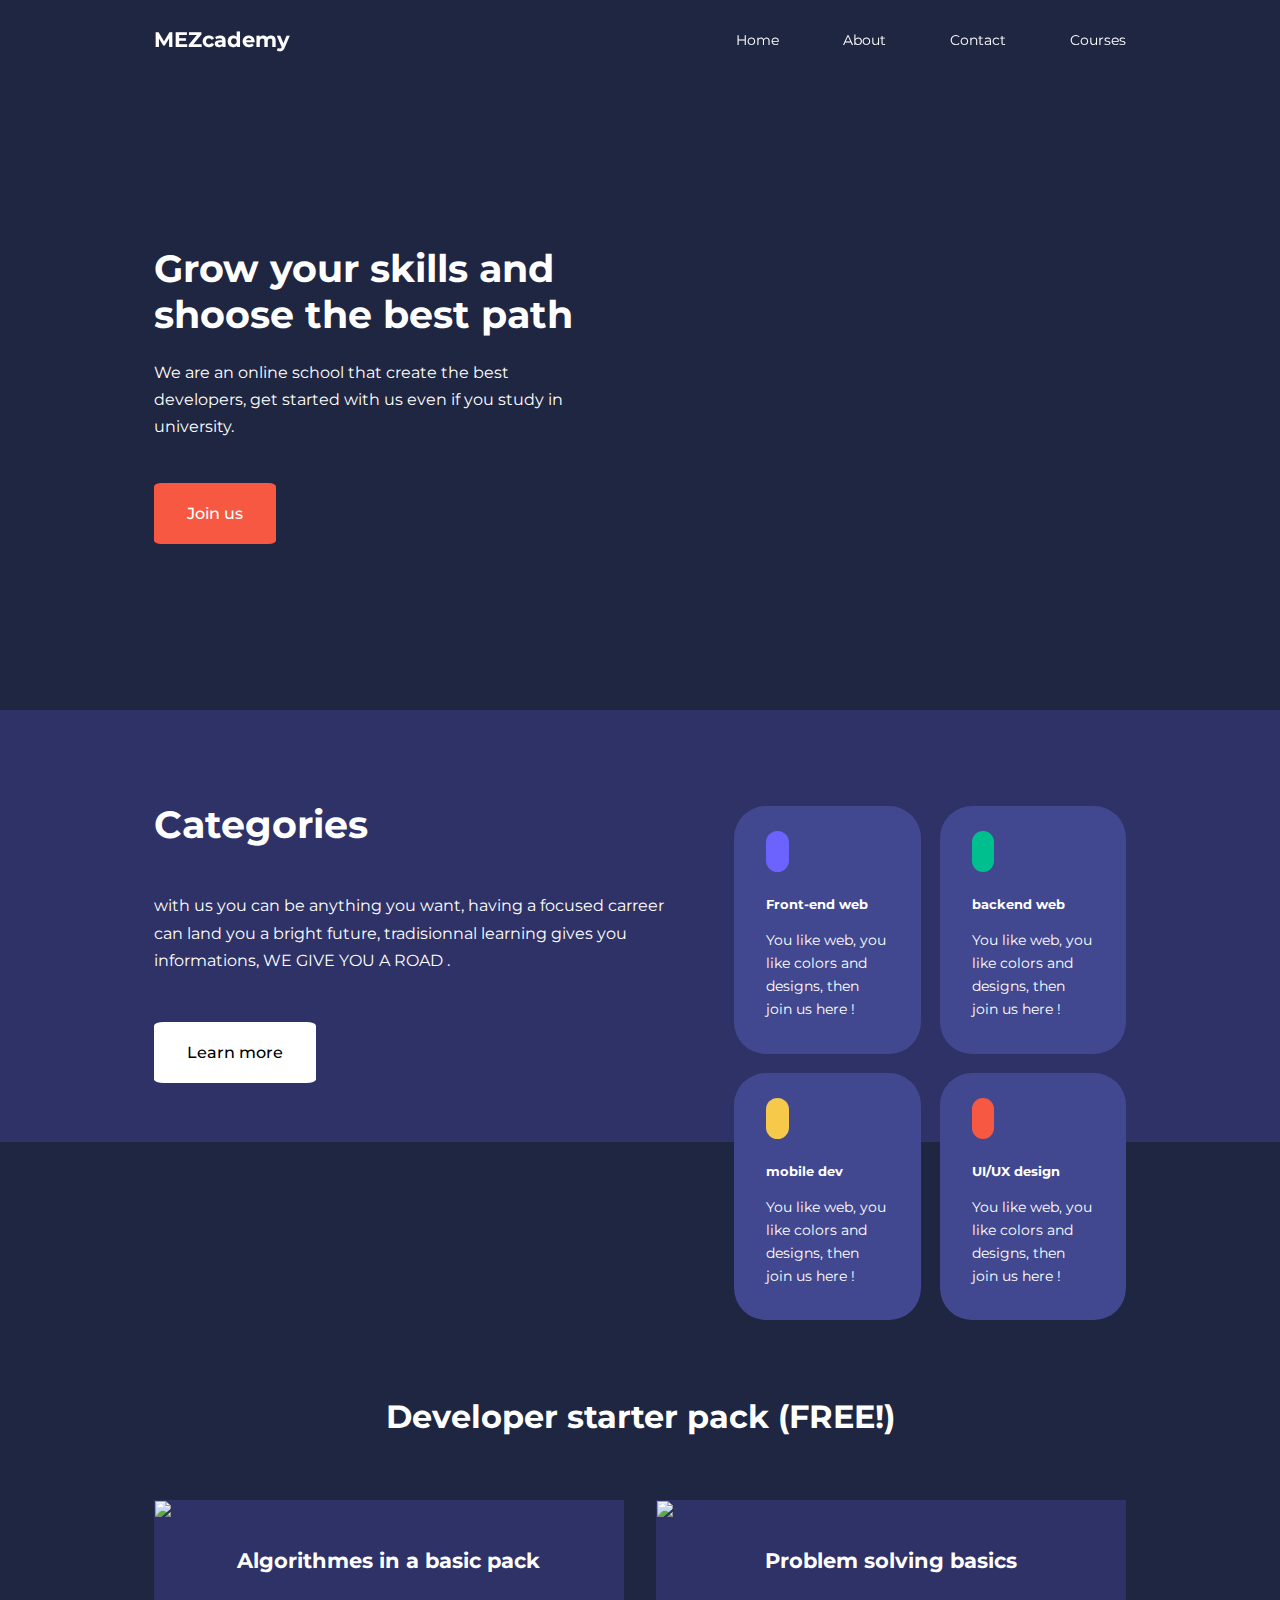
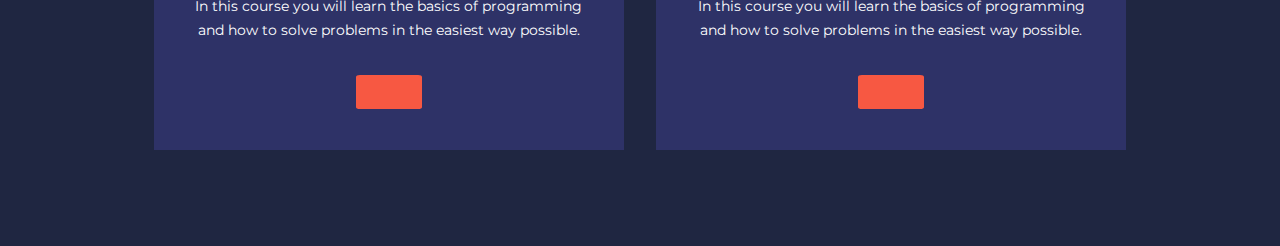
==== index.html @ d1426c6a "courses styling finale" ====
<!DOCTYPE html>
<html lang="en">
<head>
    <meta charset="UTF-8">
    <meta http-equiv="X-UA-Compatible" content="IE=edge">
    <meta name="viewport" content="width=device-width, initial-scale=1.0">
    <title>Education</title>
    <link rel="stylesheet" href="css/style.css">
    <!-- Iconscout CDN -->
    <link rel="stylesheet" href="https://unicons.iconscout.com/release/v4.0.0/css/line.css">
    
    <!-- Google Fonts -->
    <link rel="preconnect" href="https://fonts.googleapis.com">
<link rel="preconnect" href="https://fonts.gstatic.com" crossorigin>
<link href="https://fonts.googleapis.com/css2?family=Montserrat:ital,wght@0,100;0,200;0,300;0,400;0,500;0,600;0,700;0,800;0,900;1,100;1,200;1,300;1,400;1,500;1,600;1,700;1,800;1,900&family=Poppins:ital,wght@0,100;0,200;0,300;0,400;0,500;0,600;0,700;0,800;0,900;1,100;1,200;1,300;1,400;1,500;1,600;1,700;1,800;1,900&family=Roboto:ital,wght@0,100;0,300;0,400;0,500;0,700;0,900;1,100;1,300;1,400;1,500;1,700;1,900&display=swap" rel="stylesheet">


</head>
<body>
    <!-- The navbar-->
    <nav>
        <div class="container nav_container">
            <a href="index.html"><h4>MEZcademy</h4></a>
            <ul class="nav_menu">
                <li><a href="index.html">Home</a></li>
                <li><a href="about.html">About</a></li>
                <li><a href="contact.html">Contact</a></li>
                <li><a href="courses.html">Courses</a></li>
            </ul>
            <button id="open-menu"><i class="uil uil-bars"></i></button>
            <button id="close-menu"><i class="uil uil-multiply"></i></button>

        </div>
    </nav>

<!-- Header -->

<header>
<div class="container header_container">
    <div class="header_left">
<h1>
    Grow your skills and shoose the best path 
</h1>
<p>
    We are an online school that create the best developers, get started with us even if you study in university.
</p>
<a href="courses.html" class="btn btn_primary">Join us</a>
</div>

<div class="header_right">
       <div class="header_right-img">
           <img src="imeges/header.svg" alt="">
       </div>
    </div>
</div>
</header>


<!-- Our categories -->

<section class="categories">
    <div class="container categories_container">
        <div class="categories_left">
            <h1>Categories</h1>
            <p>
                with us you can be anything you want, having a focused carreer can land you a bright future, tradisionnal learning gives you informations, WE GIVE YOU A <span> ROAD </span>.
            </p>
            <a href="" class="btn">Learn more</a>
        </div>

        <div class="categories_right">

             <article class="category">
                 <span class="category_icon"><i class="uil uil-globe"></i></span>
                 <h5>Front-end web</h5>
                 <p>You like web, you like colors and designs, then join us here !</p>
             </article>

             <article class="category">
                <span class="category_icon"><i class="uil uil-globe"></i></span>
                <h5>backend web</h5>
                <p>You like web, you like colors and designs, then join us here !</p>
            </article>

            <article class="category">
                <span class="category_icon"><i class="uil uil-globe"></i></span>
                <h5>mobile dev</h5>
                <p>You like web, you like colors and designs, then join us here !</p>
            </article>

            <article class="category">
                <span class="category_icon"><i class="uil uil-globe"></i></span>
                <h5>UI/UX design</h5>
                <p>You like web, you like colors and designs, then join us here !</p>
            </article>
        </div>
    </div>
</section>






<script src="main.js"></script>


<!-- Developer starter pack -->


<section class="courses">
    <h2>Developer starter pack (FREE!)</h2>
    <div class="container courses_container">

        <article class="course">
            <div class="course_image">
                <img src="images/course1.JPG">

            </div>
            <div class="course_info">
            <h4>Algorithmes in a basic pack</h4>
            <p>
                In this course you will learn the basics of programming and how to solve problems in the easiest way possible.
            </p>
            <a href="courses.html" class="btn btn_primary"></a>
        </div>
        </article>

        <article class="course">
            <div class="course_image">
                <img src="images/course1.JPG">

            </div>
            <div class="course_info">
            <h4>Problem solving basics</h4>
            <p>
                In this course you will learn the basics of programming and how to solve problems in the easiest way possible.
            </p>
            <a href="courses.html" class="btn btn_primary"></a>
        </div>
        </article>



    </div>
</section>




</body>
</html>
---- css/style.css ----
*{
    margin: 0;
    padding:0;
    border: 0;
    outline: 0;
    text-decoration: none;
    list-style: none;
    box-sizing: border-box;
}

:root{
    --color-primary:#6c63ff;
    --color-success:#00bf8e;
    --color-warning: #f7c94b;
    --color-danger:#f75842;
    --color-danger-variant:rgba(255,255,255,0.7);
    --color-white:#fff;
    --color-black:#000;
    --color-bg:#1f2641;
    --color-bg1:#2e3267;
    --color-bg2:#424890;

    --container-width-lg:76%;
    --container-width-md:90%;
    --container-width-sm:94%;

    --transition: all 0.6s ease;
}

body{
    font-family: 'Montserrat', sans-serif;
    line-height: 1.7;
    color:var(--color-white);
    background: var(--color-bg);

}

.container{
    width: var(--container-width-lg);
    margin: 0 auto;

}
section{
    padding: 6rem 0;
}
 section h2 {
     text-align: center;
     margin-bottom: 4rem;
 }

 h1,h2,h3,h4,h5{
     line-height: 1.2;
 }

 h1 {
     font-size: 2.4rem;
 }

 h2{
     font-size: 2rem;
 }

 h3{
     font-size:1.6rem;
 }

 h4 {
     font-size: 1.3rem;
 }

 a{
     color: var(--color-white);
 }
  
  img{
      width: 100%;
      display: block;
      object-fit: cover;
  }

  .btn{
      display: inline-block;
      background: var(--color-white);
      color: var(--color-black);
      padding: 1rem 2rem;
      border: 1px solid transparent;
      border-radius: 6%;
      font-weight: 500;
      transition: var(--transition);
  }

  .btn:hover{
      background: transparent;
      color: var(--color-white);
      border-color: var(--color-white);
  }

  .btn_primary {
      background: var(--color-danger);
      color: var(--color-white);
  }

  /* nav bar */

  nav{
      
      width: 100vw;
      height: 5rem;
      position: fixed;
      top: 0;
      z-index: 11;
  }


  .nav_container{
      height: 100%;
      display: flex;
      justify-content: space-between;
      align-items: center;
  }

  nav button {
      display: none;
  }

  .nav_menu {
      display: flex;
      align-items: center;
      gap: 4rem;
  }

  .nav_menu  a {
      font-size: 0.9rem;
      transition: var(--transition);
  }

  .nav_menu  a:hover{
      color: var(--color-bg2);
  }

  .window_scroll {
      background: var(--color-primary);
      transition: var(--transition);
  }


/**********    Header    *******/
header{
    
    position: relative;
    top: 5rem;
    overflow: hidden;
    height: 70vh;
    margin-bottom: 5rem;
}

.header_container {
    display: grid;
    grid-template-columns: 1fr 1fr;
    align-items: center;
    gap: 5rem;
    height: 100%;
}

.header_left p {
    margin: 1.3rem 0 2.7rem;
}
  

/***  categories ******/
.categories {
    background: var(--color-bg1);
    height: 27rem;
}

.categories h1 {
    line-height: 1;
    margin-bottom: 3rem;
}

.categories_container {
    display: flex;
    grid-template-columns: 40% 60%;
    gap: 4rem;
}

.categories_left p {
    margin: 1rem 0 3rem;
}

.categories_right {
    display: grid;
    grid-template-columns: repeat(2 , 1fr);
    gap: 1.2rem;
}

.category {
    background: var(--color-bg2);
    padding: 2rem;
    border-radius: 2rem;
    transition: var(--transition);
}

.category:hover {
   box-shadow: 0 2.5rem 2.5rem rgba(0,0,0,0.3); 
   cursor:grab;
   z-index: 1;
}

.category_icon {
    background: var(--color-primary);
    padding: 0.7rem;
    border-radius: 0.9rem;
}

.category h5 {
    margin: 2rem 0 1rem;
}

.category p {
    font-size: 0.85rem;
}

.category:nth-child(2) .category_icon {
    background: var(--color-success);
}

.category:nth-child(3) .category_icon {
    background: var(--color-warning);
}

.category:nth-child(4) .category_icon {
    background: var(--color-danger);
}



/**********   the free courses    ************/

.courses {
    margin-top: 10rem;
}

.courses_container {
    display: grid;
    grid-template-columns: repeat(2 , 1fr);
    gap: 2rem;
}

.course {
    background: var(--color-bg1);
    text-align: center;
    border: 1px solid transparent;
}

.course:hover {
    background: transparent;
    border-color: var(--color-primary);
    transition: var(--transition);
}

.course_info {
    padding: 2rem;
}

.course_info p {
    margin: 1.2rem 0 2rem;
    font-size: 0.9rem;
}
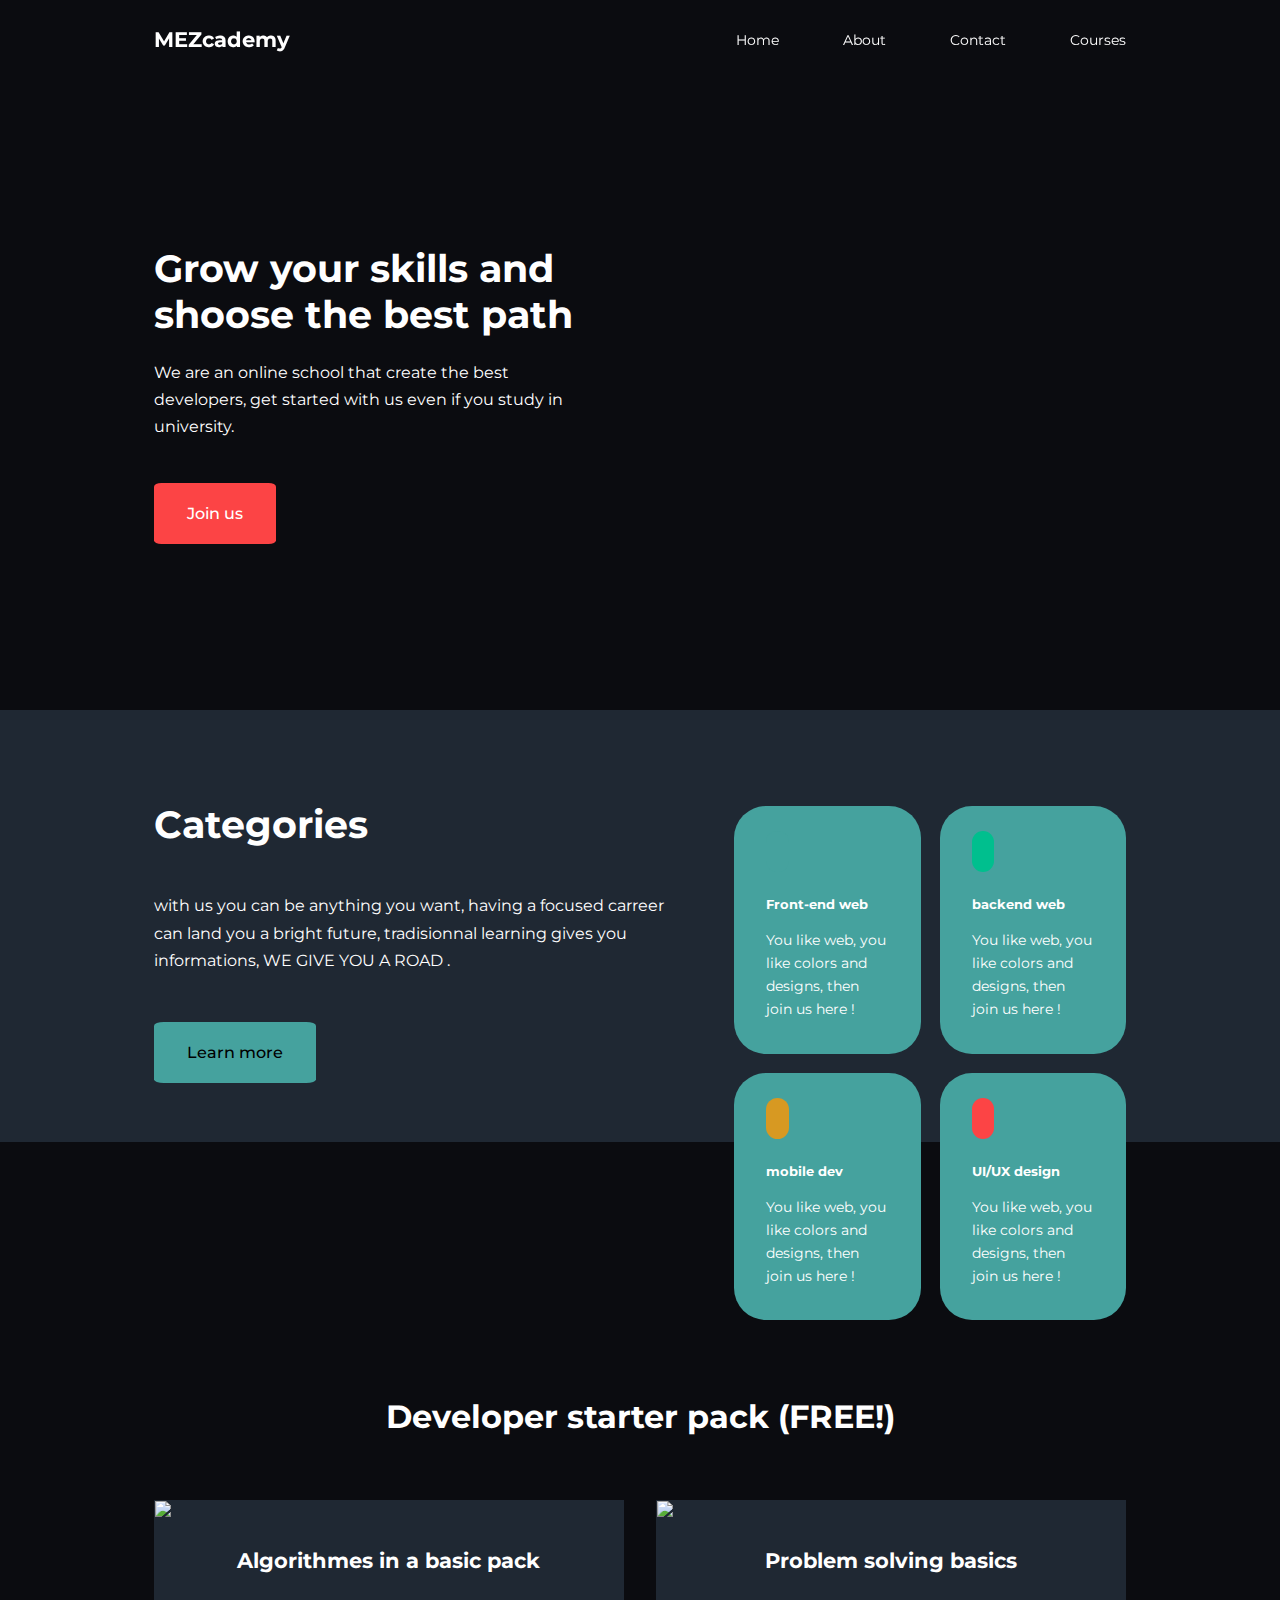
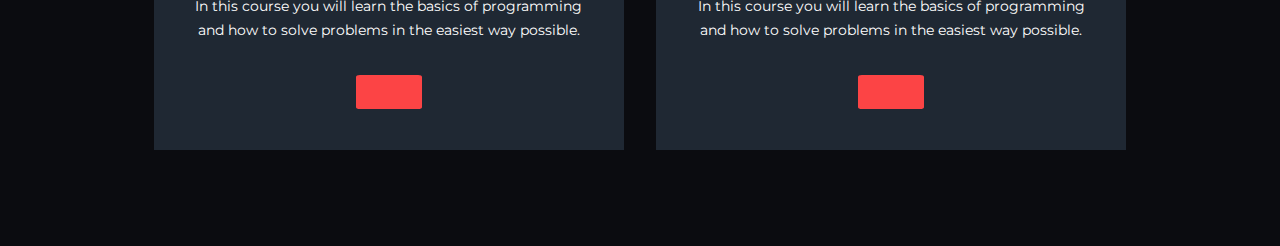
==== commit 9a4d1165: "color pallet changing with root" ====
--- a/index.html
+++ b/index.html
@@ -4,7 +4,7 @@
     <meta charset="UTF-8">
     <meta http-equiv="X-UA-Compatible" content="IE=edge">
     <meta name="viewport" content="width=device-width, initial-scale=1.0">
-    <title>Education</title>
+    <title>MAMcademy</title>
     <link rel="stylesheet" href="css/style.css">
     <!-- Iconscout CDN -->
     <link rel="stylesheet" href="https://unicons.iconscout.com/release/v4.0.0/css/line.css">
--- a/css/style.css
+++ b/css/style.css
@@ -9,16 +9,16 @@
 }
 
 :root{
-    --color-primary:#6c63ff;
+    --color-primary:#45a29e;
     --color-success:#00bf8e;
-    --color-warning: #f7c94b;
-    --color-danger:#f75842;
+    --color-warning: #d79922;
+    --color-danger:#fc4445;
     --color-danger-variant:rgba(255,255,255,0.7);
     --color-white:#fff;
     --color-black:#000;
-    --color-bg:#1f2641;
-    --color-bg1:#2e3267;
-    --color-bg2:#424890;
+    --color-bg:#0b0c10;
+    --color-bg1:#1f2833;
+    --color-bg2:#45a29e;
 
     --container-width-lg:76%;
     --container-width-md:90%;
@@ -80,7 +80,7 @@
 
   .btn{
       display: inline-block;
-      background: var(--color-white);
+      background: var(--color-bg2);
       color: var(--color-black);
       padding: 1rem 2rem;
       border: 1px solid transparent;
@@ -91,8 +91,8 @@
 
   .btn:hover{
       background: transparent;
-      color: var(--color-white);
-      border-color: var(--color-white);
+      color: var(--color-bg2);
+      border-color: var(--color-bg2);
   }
 
   .btn_primary {
@@ -202,7 +202,7 @@
 }
 
 .category:hover {
-   box-shadow: 0 2.5rem 2.5rem rgba(0,0,0,0.3); 
+   box-shadow: 0 2.5rem 2.5rem rgba(0,0,0,0.7); 
    cursor:grab;
    z-index: 1;
 }
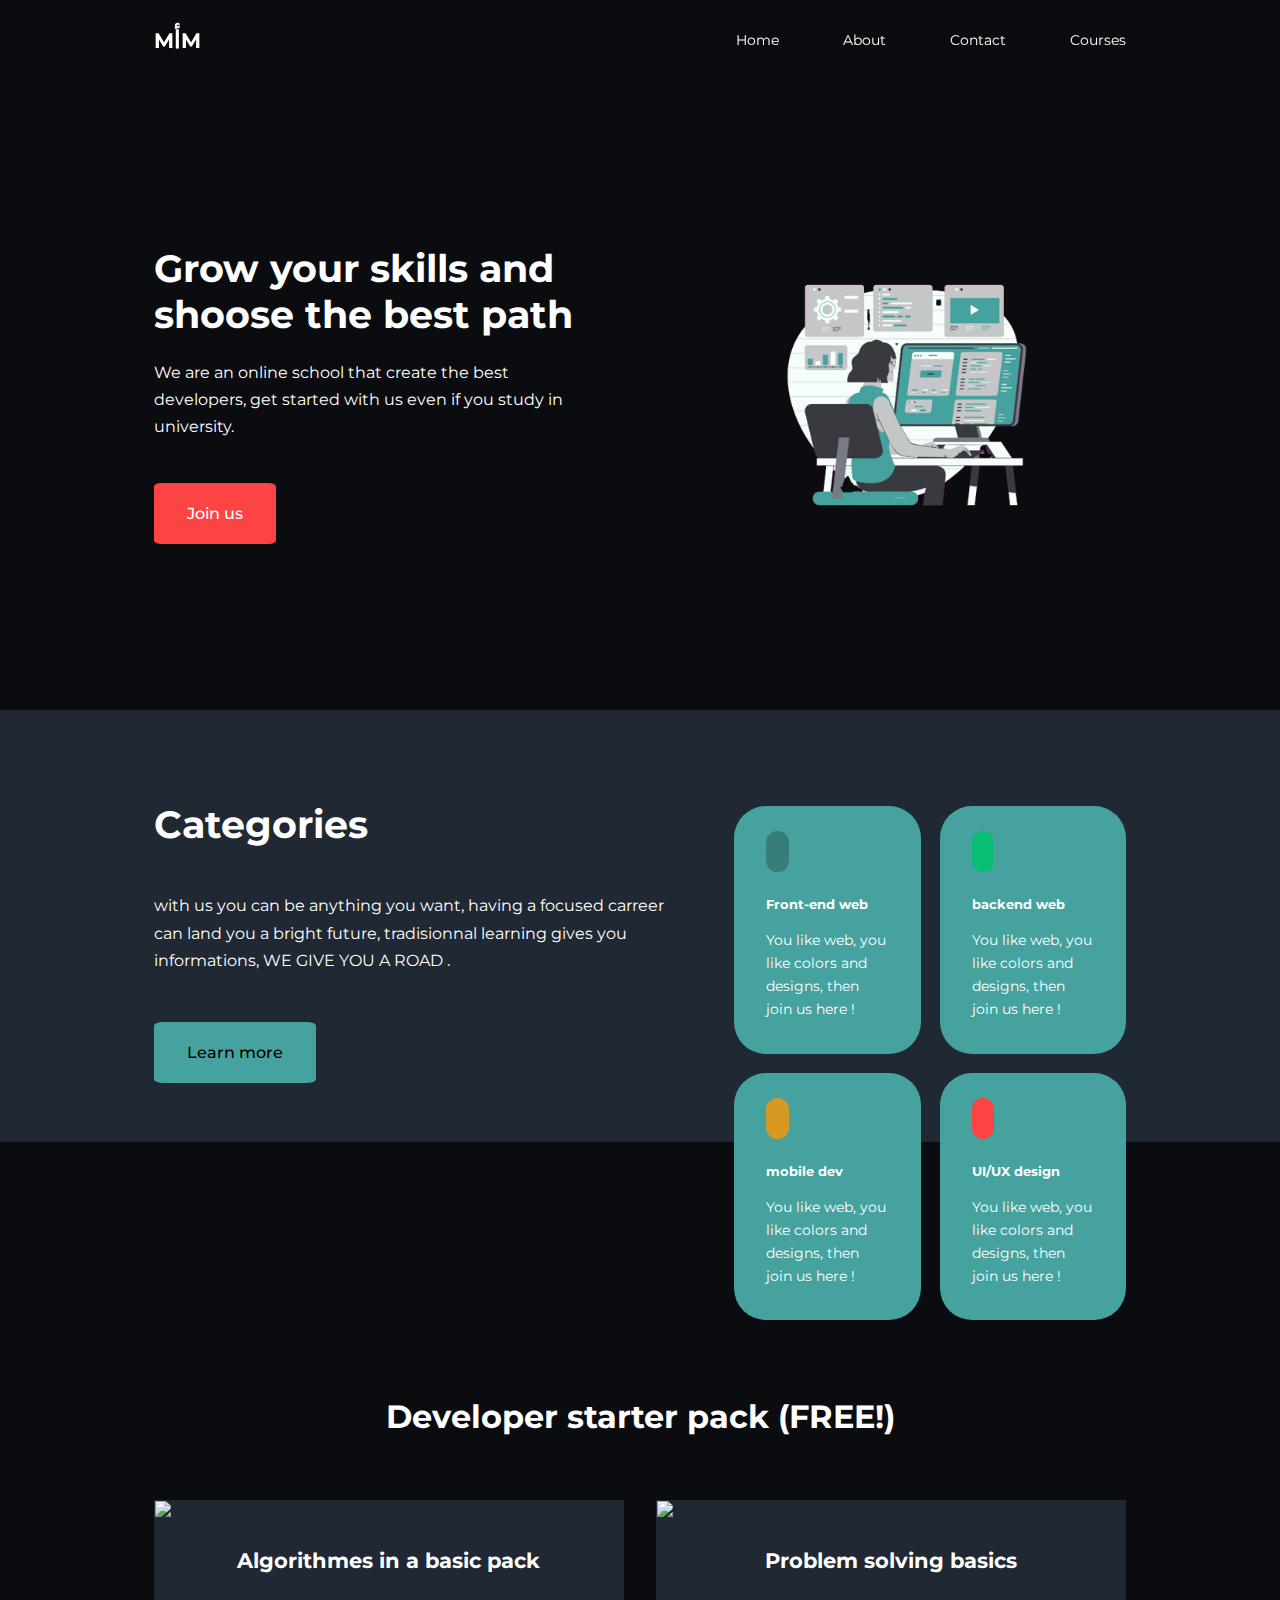
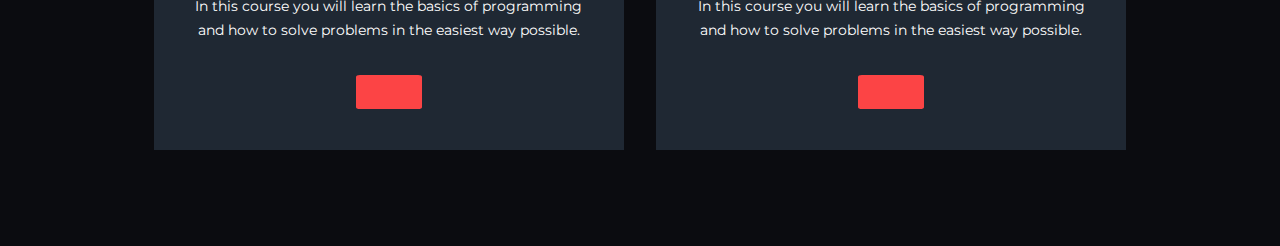
==== commit ad1da5d6: "adding a picture to header and styling" ====
--- a/index.html
+++ b/index.html
@@ -20,7 +20,7 @@
     <!-- The navbar-->
     <nav>
         <div class="container nav_container">
-            <a href="index.html"><h4>MEZcademy</h4></a>
+            <a href="index.html"><h4>M<strong>أ</strong>M</h4></a>
             <ul class="nav_menu">
                 <li><a href="index.html">Home</a></li>
                 <li><a href="about.html">About</a></li>
@@ -49,7 +49,7 @@
 
 <div class="header_right">
        <div class="header_right-img">
-           <img src="imeges/header.svg" alt="">
+           <img src="images/header.png" alt="">
        </div>
     </div>
 </div>
--- a/css/style.css
+++ b/css/style.css
@@ -9,8 +9,8 @@
 }
 
 :root{
-    --color-primary:#45a29e;
-    --color-success:#00bf8e;
+    --color-primary:#377e7a;
+    --color-success:#07be72;
     --color-warning: #d79922;
     --color-danger:#fc4445;
     --color-danger-variant:rgba(255,255,255,0.7);
@@ -67,6 +67,11 @@
  h4 {
      font-size: 1.3rem;
  }
+ 
+ h4 strong {
+    font-size: 1.5rem; 
+    font-weight: 700;
+} 
 
  a{
      color: var(--color-white);
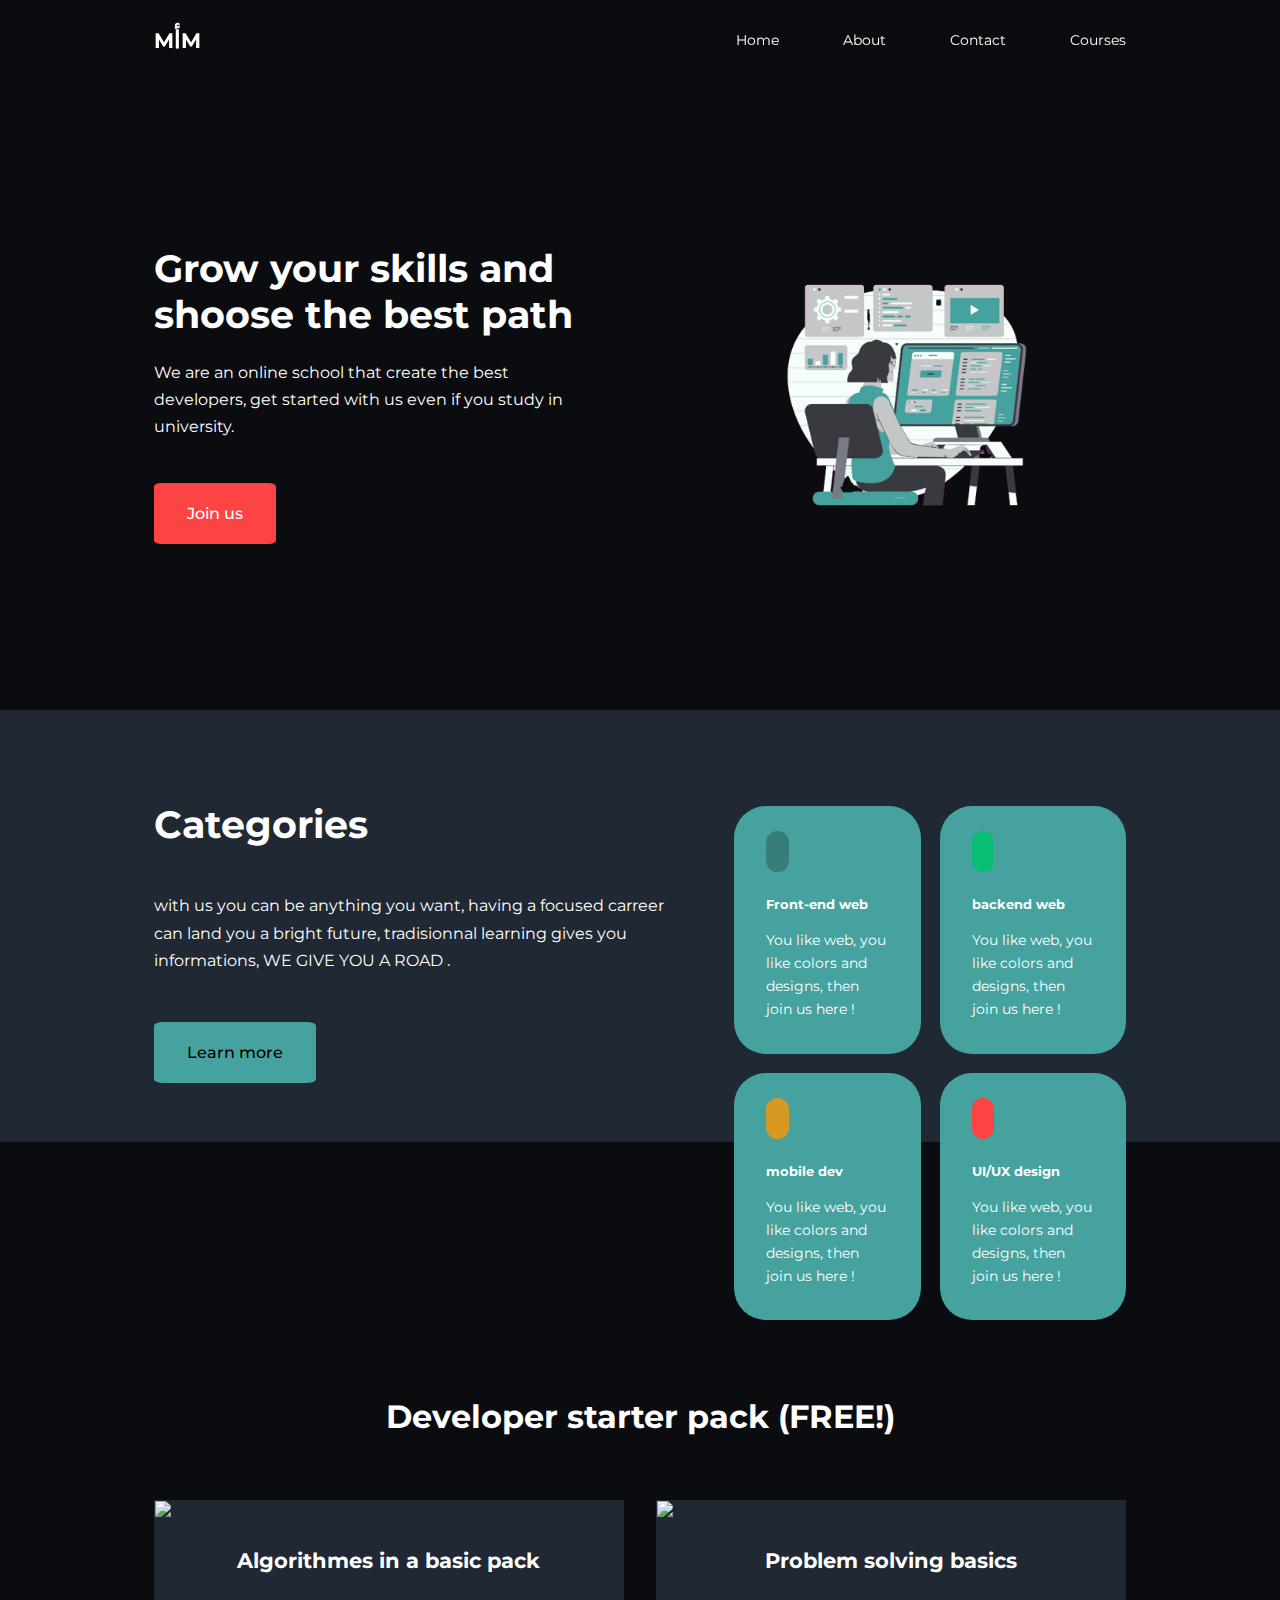
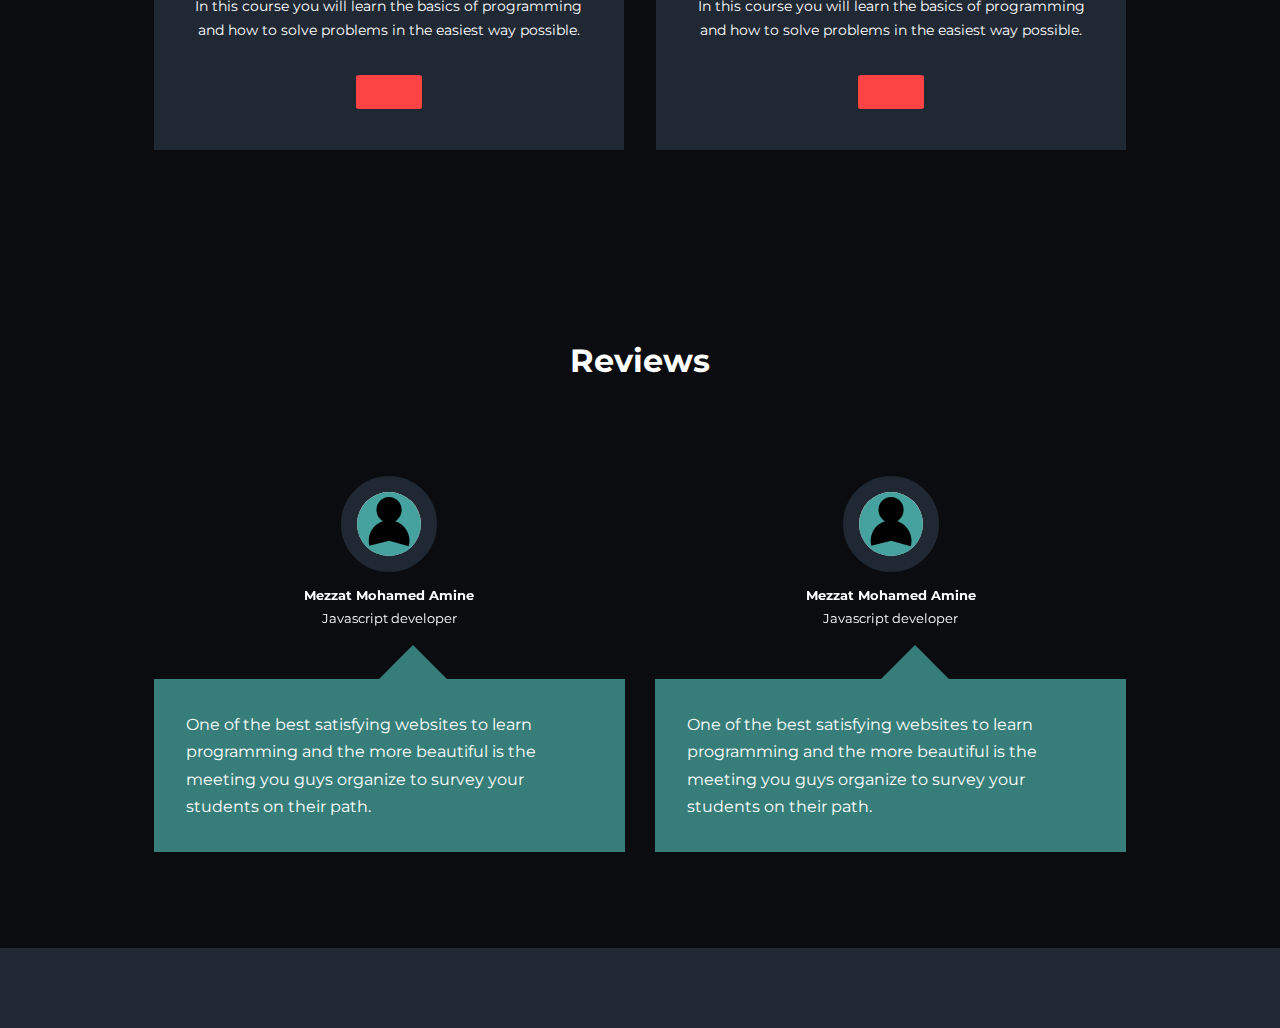
==== commit 20478aa8: "swiper init and bug fix" ====
--- a/index.html
+++ b/index.html
@@ -14,6 +14,11 @@
 <link rel="preconnect" href="https://fonts.gstatic.com" crossorigin>
 <link href="https://fonts.googleapis.com/css2?family=Montserrat:ital,wght@0,100;0,200;0,300;0,400;0,500;0,600;0,700;0,800;0,900;1,100;1,200;1,300;1,400;1,500;1,600;1,700;1,800;1,900&family=Poppins:ital,wght@0,100;0,200;0,300;0,400;0,500;0,600;0,700;0,800;0,900;1,100;1,200;1,300;1,400;1,500;1,600;1,700;1,800;1,900&family=Roboto:ital,wght@0,100;0,300;0,400;0,500;0,700;0,900;1,100;1,300;1,400;1,500;1,700;1,900&display=swap" rel="stylesheet">
 
+<!--    Swiper.js   -->
+<link
+  rel="stylesheet" href="https://unpkg.com/swiper@8/swiper-bundle.min.css"
+/>
+
 
 </head>
 <body>
@@ -77,19 +82,19 @@
              </article>
 
              <article class="category">
-                <span class="category_icon"><i class="uil uil-globe"></i></span>
+                <span class="category_icon"><i class="uil uil-server"></i></span>
                 <h5>backend web</h5>
                 <p>You like web, you like colors and designs, then join us here !</p>
             </article>
 
             <article class="category">
-                <span class="category_icon"><i class="uil uil-globe"></i></span>
+                <span class="category_icon"><i class="uil uil-mobile-android"></i></span>
                 <h5>mobile dev</h5>
                 <p>You like web, you like colors and designs, then join us here !</p>
             </article>
 
             <article class="category">
-                <span class="category_icon"><i class="uil uil-globe"></i></span>
+                <span class="category_icon"><i class="uil uil-crop-alt"></i></span>
                 <h5>UI/UX design</h5>
                 <p>You like web, you like colors and designs, then join us here !</p>
             </article>
@@ -102,7 +107,6 @@
 
 
 
-<script src="main.js"></script>
 
 
 <!-- Developer starter pack -->
@@ -139,14 +143,198 @@
             <a href="courses.html" class="btn btn_primary"></a>
         </div>
         </article>
-
-
-
     </div>
 </section>
 
 
 
+<!-- Reviews -->
+
+<section class="container review_container mySwiper">
+    <h2>Reviews</h2>
+    <div class="swiper-wrapper">
+
+        <article class="review swiper-slide">
+            <div class="profile">
+                <img src="./images/profile1.svg" alt="">
+            </div>
+            <div class="review_info">
+                <h5>Mezzat Mohamed Amine</h5>
+                <small>Javascript developer</small>
+            </div>
+            <div class="review_body">
+                <p>
+                  One of the best satisfying websites to learn programming and the more beautiful is the meeting you guys organize to survey your students on their path.
+                </p>
+            </div>
+        </article>
+
+
+
+        <article class="review swiper-slide">
+            <div class="profile">
+                <img src="./images/profile1.svg" alt="">
+            </div>
+            <div class="review_info">
+                <h5>Mezzat Mohamed Amine</h5>
+                <small>Javascript developer</small>
+            </div>
+            <div class="review_body">
+                <p>
+                  One of the best satisfying websites to learn programming and the more beautiful is the meeting you guys organize to survey your students on their path.
+                </p>
+            </div>
+        </article>
+
+
+
+        <article class="review swiper-slide">
+            <div class="profile">
+                <img src="./images/profile2.svg" alt="">
+            </div>
+            <div class="review_info">
+                <h5>Mezzat Mohamed Amine</h5>
+                <small>Javascript developer</small>
+            </div>
+            <div class="review_body">
+                <p>
+                  One of the best satisfying websites to learn programming and the more beautiful is the meeting you guys organize to survey your students on their path.
+                </p>
+            </div>
+        </article>
+
+
+
+        <article class="review swiper-slide">
+            <div class="profile">
+                <img src="./images/profile1.svg" alt="">
+            </div>
+            <div class="review_info">
+                <h5>Mezzat Mohamed Amine</h5>
+                <small>Javascript developer</small>
+            </div>
+            <div class="review_body">
+                <p>
+                  One of the best satisfying websites to learn programming and the more beautiful is the meeting you guys organize to survey your students on their path.
+                </p>
+            </div>
+        </article>
+
+
+
+
+        <article class="review swiper-slide">
+            <div class="profile">
+                <img src="./images/profile1.svg" alt="">
+            </div>
+            <div class="review_info">
+                <h5>Mezzat Mohamed Amine</h5>
+                <small>Javascript developer</small>
+            </div>
+            <div class="review_body">
+                <p>
+                  One of the best satisfying websites to learn programming and the more beautiful is the meeting you guys organize to survey your students on their path.
+                </p>
+            </div>
+        </article>
+
+
+
+
+        <article class="review swiper-slide">
+            <div class="profile">
+                <img src="./images/profile2.svg" alt="">
+            </div>
+            <div class="review_info">
+                <h5>Mezzat Mohamed Amine</h5>
+                <small>Javascript developer</small>
+            </div>
+            <div class="review_body">
+                <p>
+                  One of the best satisfying websites to learn programming and the more beautiful is the meeting you guys organize to survey your students on their path.
+                </p>
+            </div>
+        </article>
+
+
+
+
+        <article class="review swiper-slide">
+            <div class="profile">
+                <img src="./images/profile1.svg" alt="">
+            </div>
+            <div class="review_info">
+                <h5>Mezzat Mohamed Amine</h5>
+                <small>Javascript developer</small>
+            </div>
+            <div class="review_body">
+                <p>
+                  One of the best satisfying websites to learn programming and the more beautiful is the meeting you guys organize to survey your students on their path.
+                </p>
+            </div>
+        </article>
+
+
+
+
+        <article class="review swiper-slide">
+            <div class="profile">
+                <img src="./images/profile2.svg" alt="">
+            </div>
+            <div class="review_info">
+                <h5>Mezzat Mohamed Amine</h5>
+                <small>Javascript developer</small>
+            </div>
+            <div class="review_body">
+                <p>
+                  One of the best satisfying websites to learn programming and the more beautiful is the meeting you guys organize to survey your students on their path.
+                </p>
+            </div>
+        </article>
+    </div>
+    <div class="swiper-pagination"></div>
+</section>
+
+
+<footer>
+    
+</footer>
+
+
+
+
+
+
+
+
+
+
+
+
+
+
+
+
+
+
+<!--  Scripts  -->
+
+<script src="main.js"></script>
+<script src="https://unpkg.com/swiper@8/swiper-bundle.min.js"></script>
+
+
+    <script>
+      var swiper = new Swiper(".mySwiper", {
+        slidesPerView: 1,
+        spaceBetween: 30,
+        
+        breakpoints: {
+            600: {
+                slidesPerView: 2
+            }
+        }
+      });
+    </script>
 
 </body>
 </html>--- a/css/style.css
+++ b/css/style.css
@@ -279,4 +279,57 @@
 
 
 
-
+/*********** Reviews ******************/
+.reviews_container {
+    overflow: hidden;
+    position: relative;
+    margin-bottom: 5rem;
+}
+
+.review {
+    padding-top: 2rem;
+}
+
+.profile {
+    width: 6rem;
+    height: 6rem;
+    border-radius: 50%;
+    overflow: hidden;
+    margin: 0 auto 1rem;
+    border: 1rem solid var(--color-bg1);
+}
+
+.review_info {
+    text-align: center;
+}
+
+.review_body {
+background: var(--color-primary);
+padding: 2rem;
+margin-top: 3rem;
+position: relative;
+}
+
+.review_body::before {
+  content: "";
+  display: block;
+  background: var(--color-primary);
+  width: 3rem;
+  height: 3rem;
+  position: absolute;
+  left: 50%;
+  top: -1.5rem;
+  transform: rotate(45deg);
+}
+
+.swiper-wrapper {
+   overflow: auto;
+   
+}
+
+
+footer {
+    background-color: var(--color-bg1);
+    padding-top: 5rem;
+    font-size: 0.9rem;
+}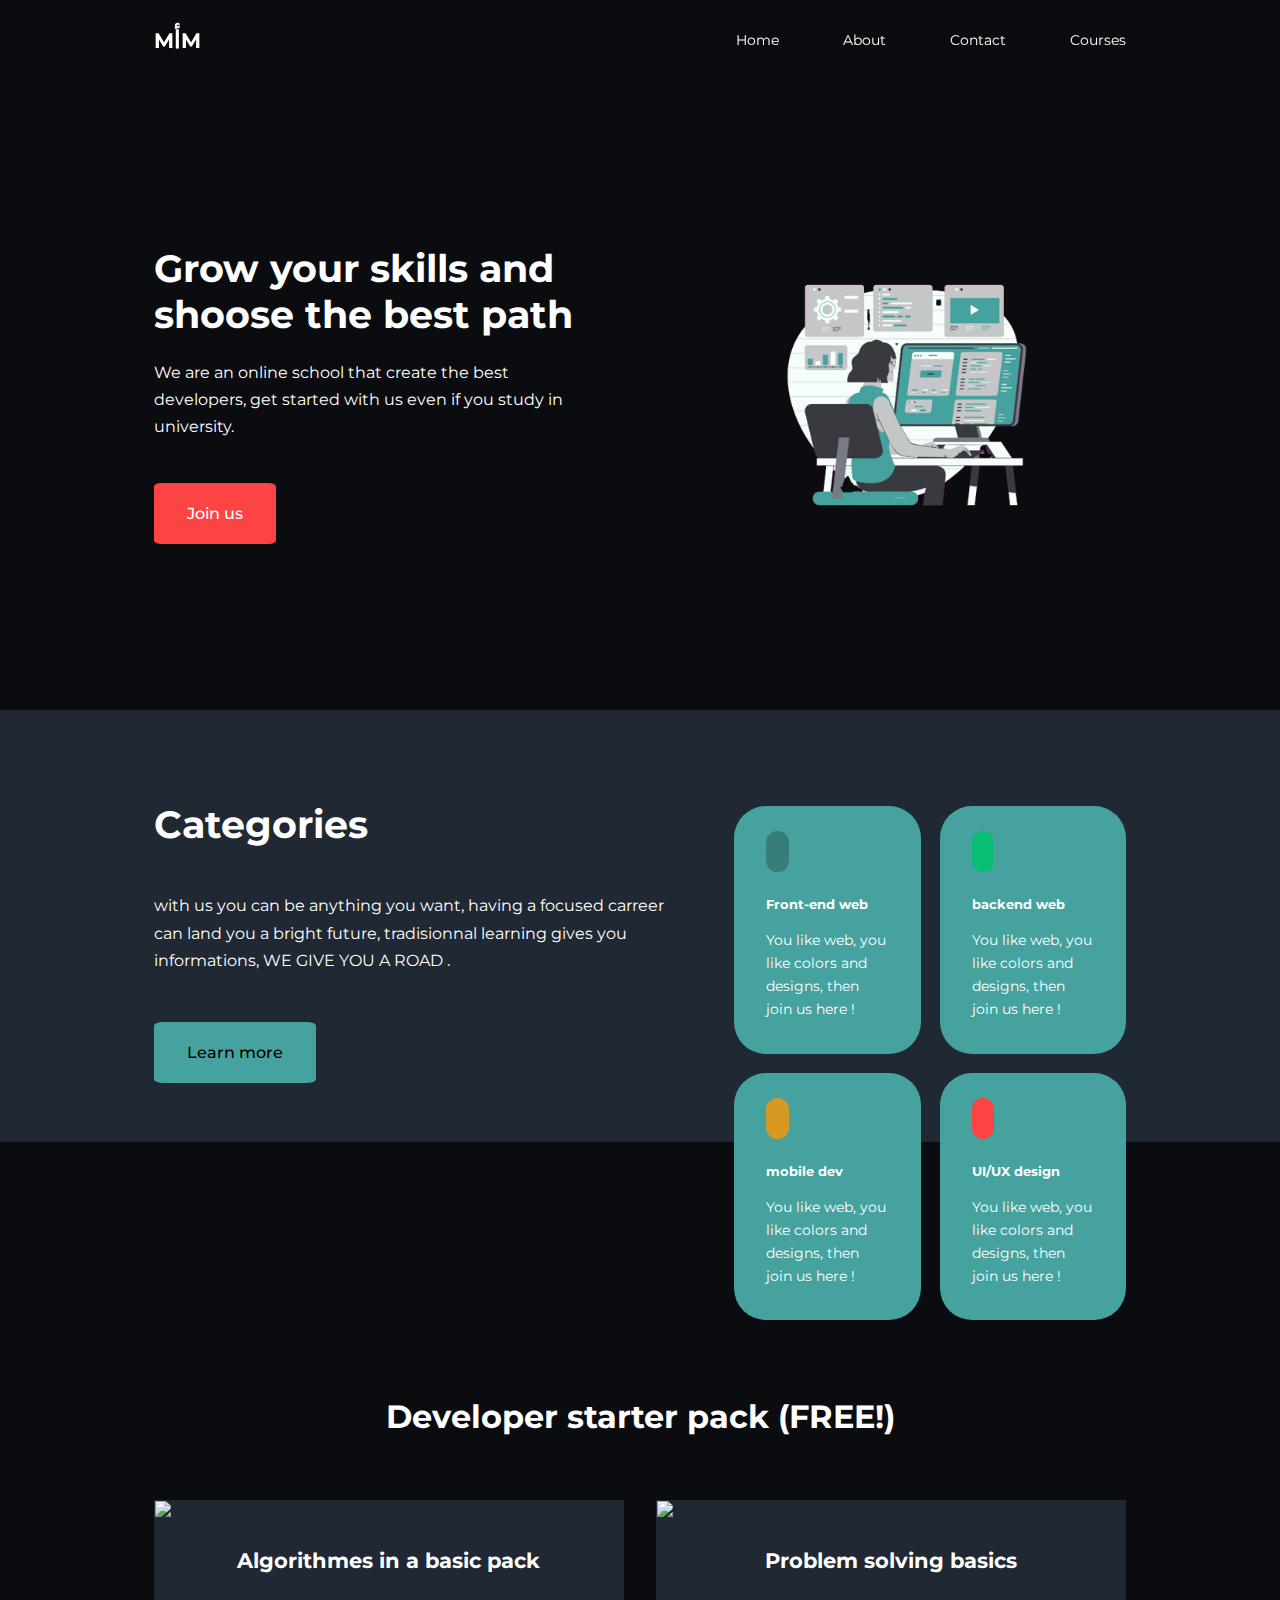
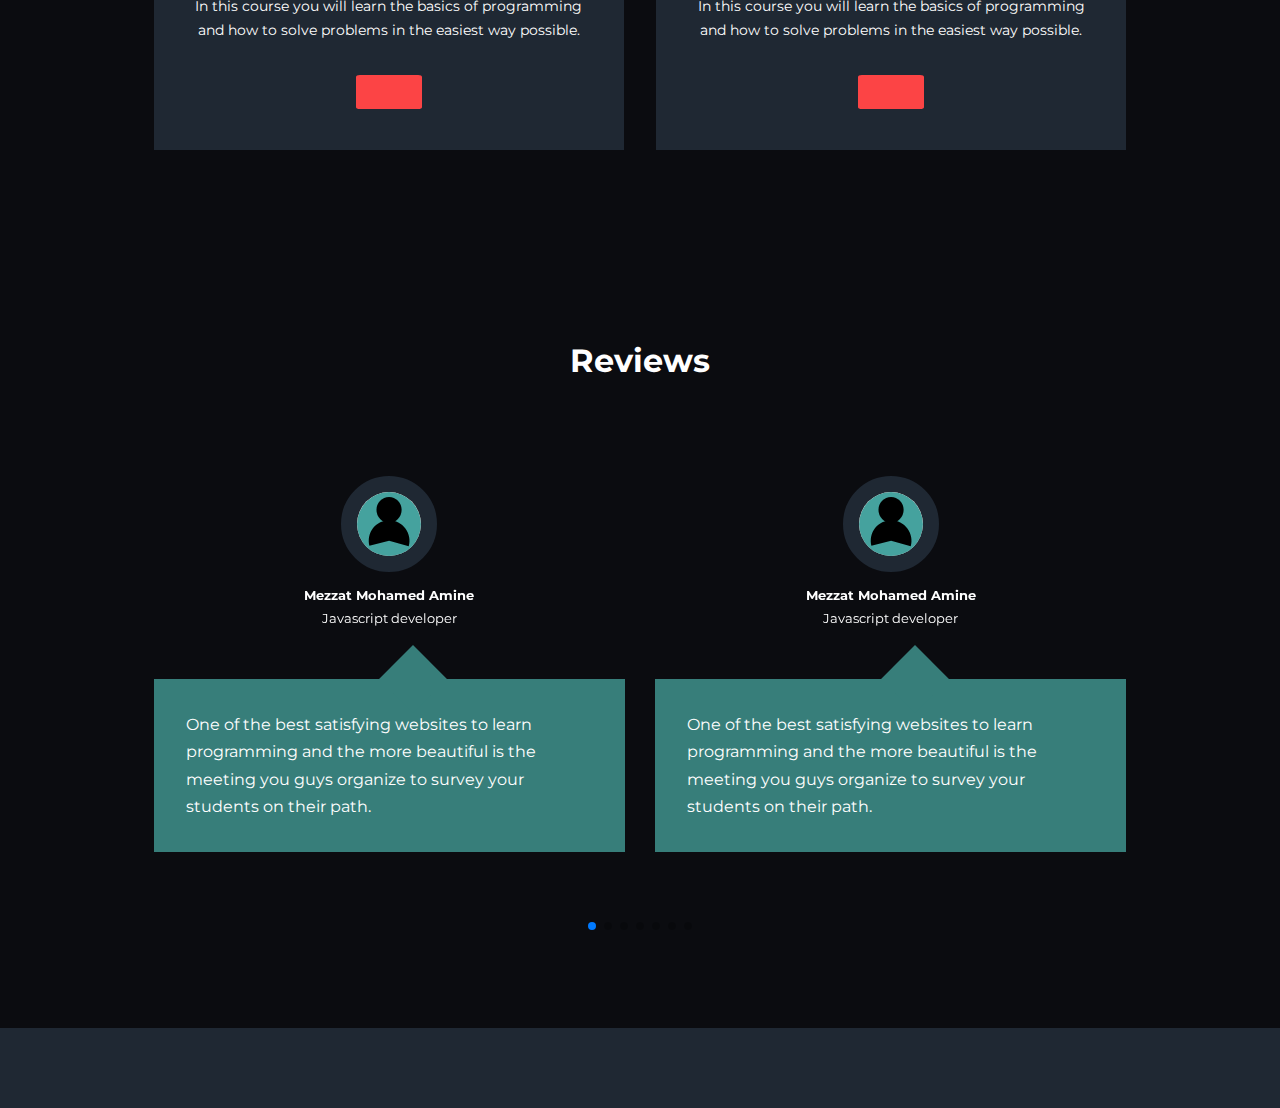
==== commit d8d760df: "Pagintion for the swiper" ====
--- a/index.html
+++ b/index.html
@@ -320,14 +320,19 @@
 <!--  Scripts  -->
 
 <script src="main.js"></script>
-<script src="https://unpkg.com/swiper@8/swiper-bundle.min.js"></script>
+<script src="https://unpkg.com/swiper/swiper-bundle.min.js"></script>
 
 
     <script>
       var swiper = new Swiper(".mySwiper", {
         slidesPerView: 1,
         spaceBetween: 30,
-        
+        pagination: {
+          el: ".swiper-pagination",
+          clickable: true,
+          
+        },
+
         breakpoints: {
             600: {
                 slidesPerView: 2
--- a/css/style.css
+++ b/css/style.css
@@ -280,7 +280,7 @@
 
 
 /*********** Reviews ******************/
-.reviews_container {
+.review_container {
     overflow: hidden;
     position: relative;
     margin-bottom: 5rem;
@@ -322,9 +322,8 @@
   transform: rotate(45deg);
 }
 
-.swiper-wrapper {
-   overflow: auto;
-   
+.swiper-pagination {
+    color: var(--color-bg2);
 }
 
 
@@ -332,4 +331,23 @@
     background-color: var(--color-bg1);
     padding-top: 5rem;
     font-size: 0.9rem;
-}+}
+
+.footer_conatiner {
+    display: grid;
+    grid-template-columns: repeat(4,1fr);
+    gap: 5rem;
+}
+
+.footer_conatiner > div h4 {
+    margin-bottom: 1.2rem;
+}
+
+.footer1 p {
+    margin:  0 0 2rem;
+}
+
+footer ul li {
+    margin-bottom: 0.7rem;
+}
+
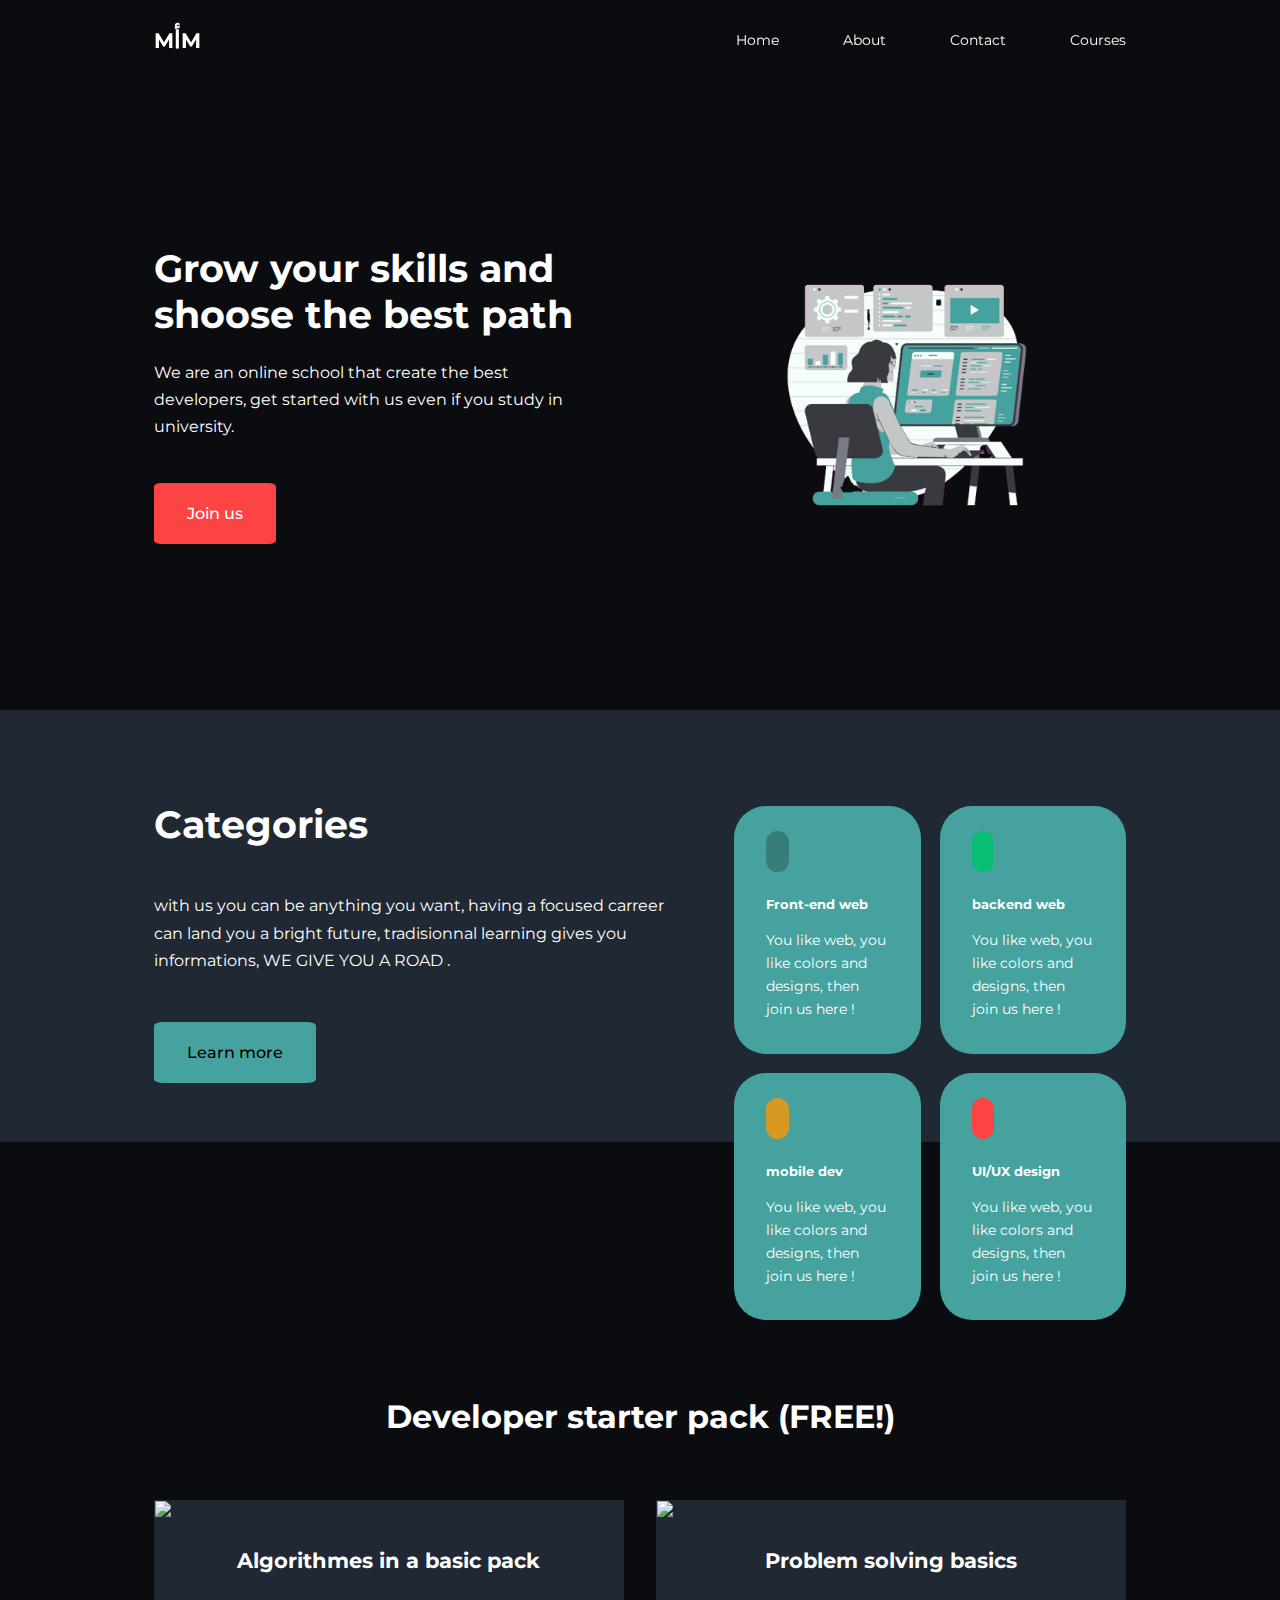
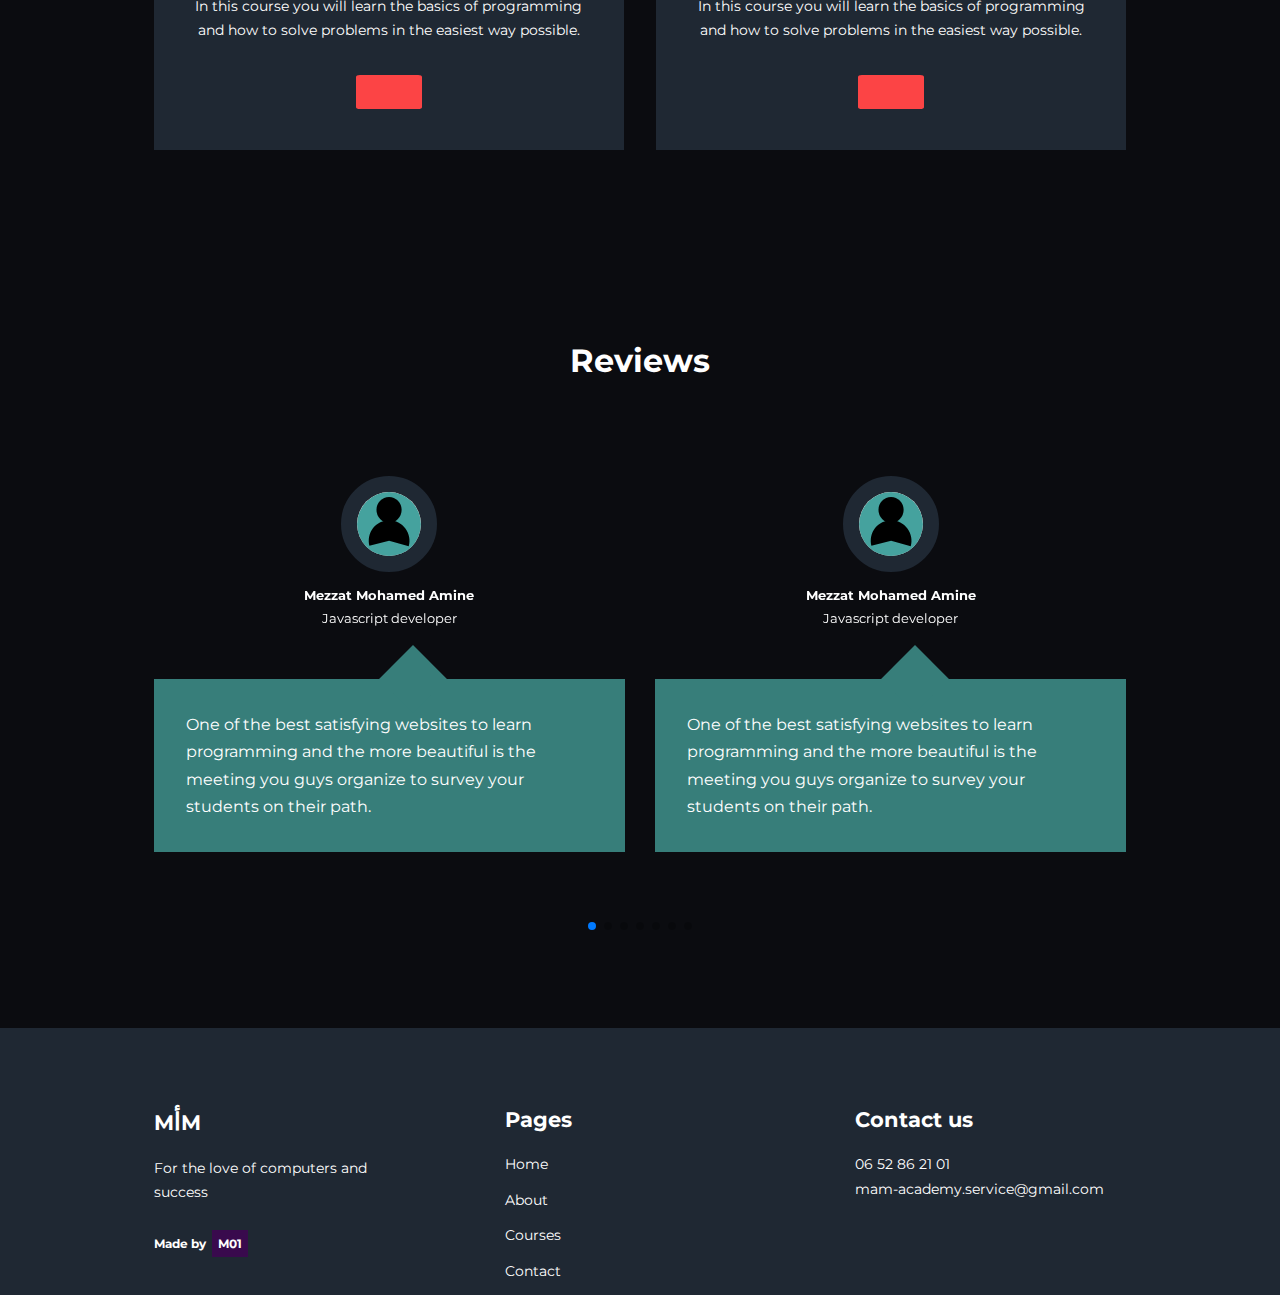
==== commit ae84bd5e: "footer" ====
--- a/index.html
+++ b/index.html
@@ -297,7 +297,49 @@
 
 
 <footer>
-    
+    <div class="container footer_container">
+        <div class="footer1">
+            <a href="index.html" class="footer_logo"><h4>M<strong>أ</strong>M</h4></a>
+            <p>
+                For the love of computers and success
+            </p>
+            <h5>Made by <a target="_blank" href="https://m01.vercel.app"> <span>M01</span></a></h5>
+        </div>
+
+        <div class="footer2" >
+            <h4>Pages</h4>
+            <ul class="links">
+                <li><a href="index.html">Home</a></li>
+                <li><a href="about.html">About</a></li>
+                <li><a href="courses.html">Courses</a></li>
+                <li><a href="contact.html">Contact</a></li>
+            </ul>
+        </div>
+
+        <div class="footer3">
+            <h4>Contact us</h4>
+            <div>
+                <p>06 52 86 21 01</p>
+                <p>mam-academy.service@gmail.com</p>
+            </div>
+
+            <ul class="footer_social">
+                <li>
+                    <a href=""><i class="uil uil-linkedin"></i></a>
+                </li>
+                <li>
+                    <a href=""><i class="uil uil-instagram-alt"></i></a>
+                </li>
+                <li>
+                    <a href=""><i class="uil uil-youtube"></i></a>
+                </li>
+
+            <li>
+                <a href=""><i class="uil uil-twitter"></i></a>
+            </li>
+            </ul>
+        </div>
+    </div>
 </footer>
 
 
--- a/css/style.css
+++ b/css/style.css
@@ -322,24 +322,19 @@
   transform: rotate(45deg);
 }
 
-.swiper-pagination {
-    color: var(--color-bg2);
-}
-
-
 footer {
     background-color: var(--color-bg1);
     padding-top: 5rem;
     font-size: 0.9rem;
 }
 
-.footer_conatiner {
+.footer_container {
     display: grid;
-    grid-template-columns: repeat(4,1fr);
+    grid-template-columns: repeat(3,1fr);
     gap: 5rem;
 }
 
-.footer_conatiner > div h4 {
+.footer_container > div h4 {
     margin-bottom: 1.2rem;
 }
 
@@ -347,7 +342,32 @@
     margin:  0 0 2rem;
 }
 
+.footer1 h5 span {
+    background: rgb(57, 10, 77);
+     padding: 6px;
+     margin: 3px;
+}
+
 footer ul li {
     margin-bottom: 0.7rem;
 }
 
+footer ul li a:hover {
+    text-decoration: underline;
+}
+
+.footer_social {
+display: flex;
+gap: 1rem;
+font-size: 1.2rem;
+margin-top: 2rem;
+}
+
+.footer_copyright {
+    text-align: center;
+    margin-top: 4rem;
+    padding: 1.2rem 0;
+    border-top: 1px solid var(--color-bg2);
+}
+
+
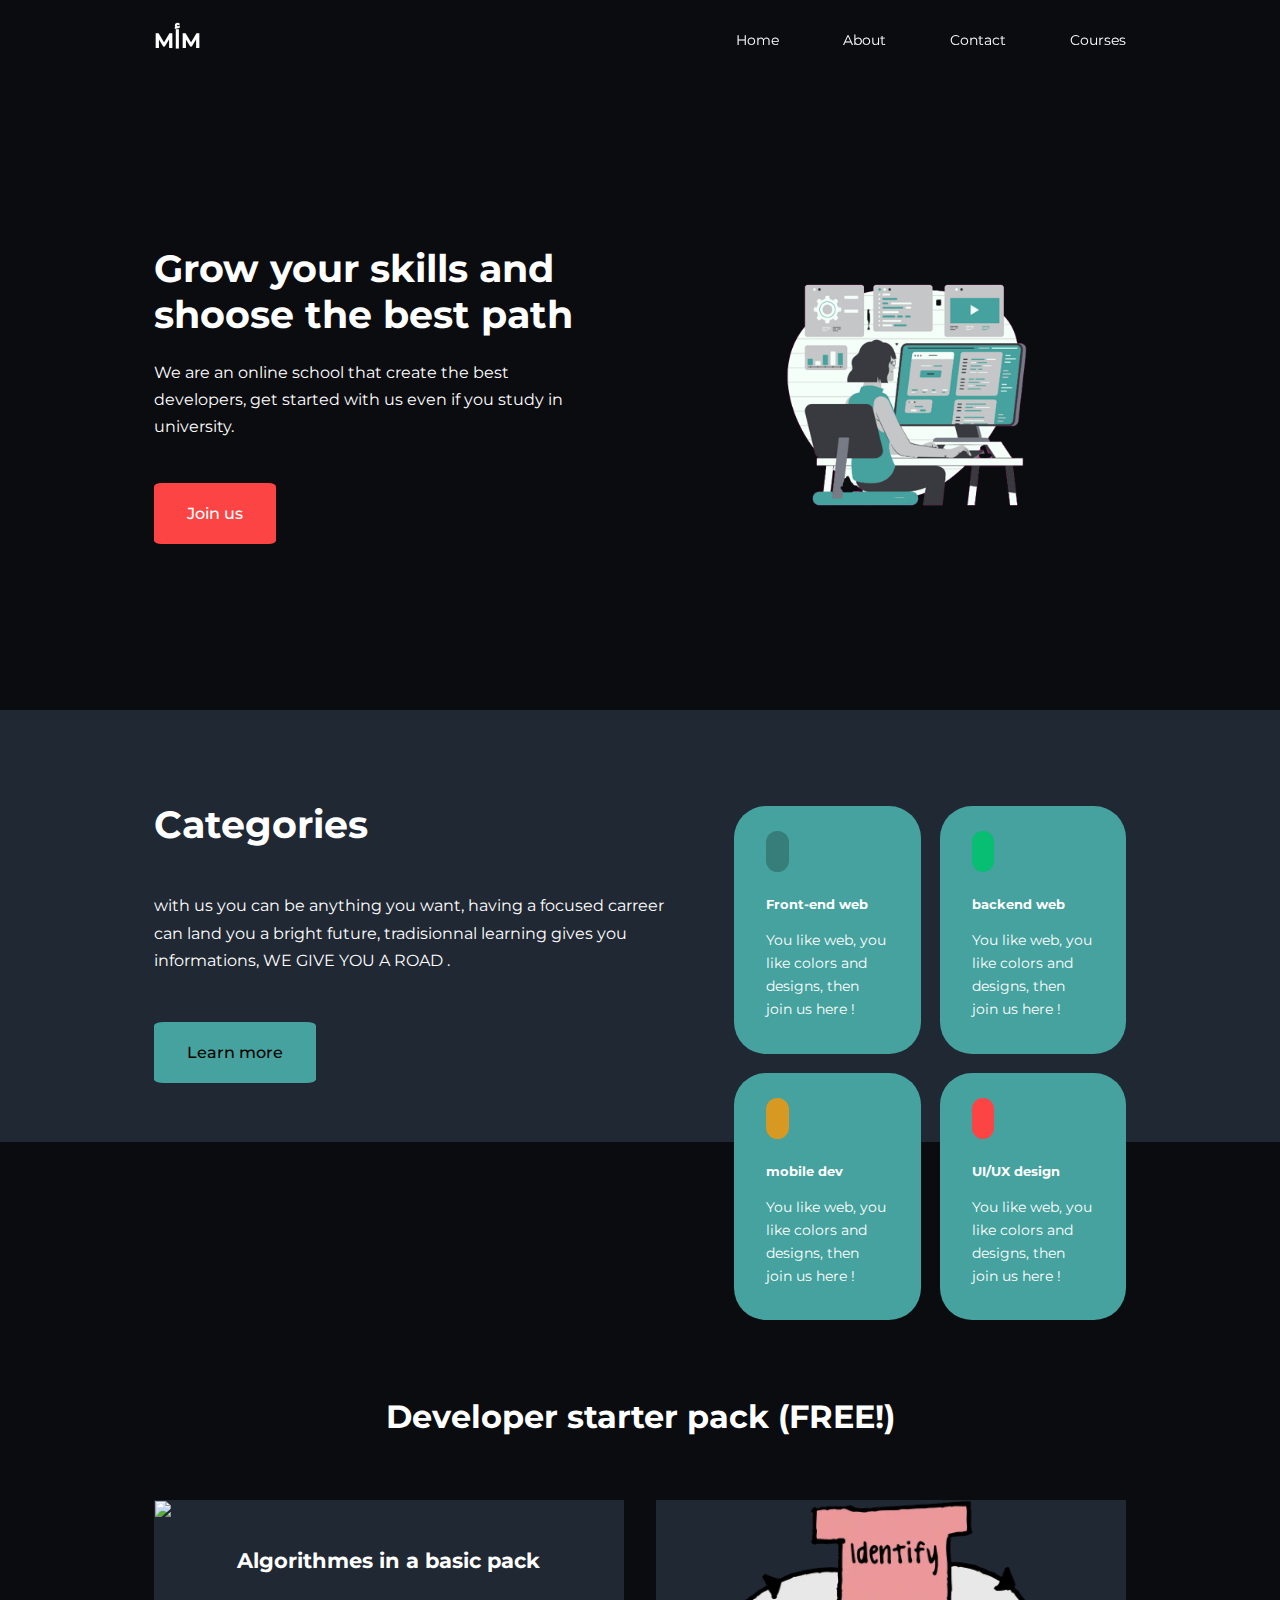
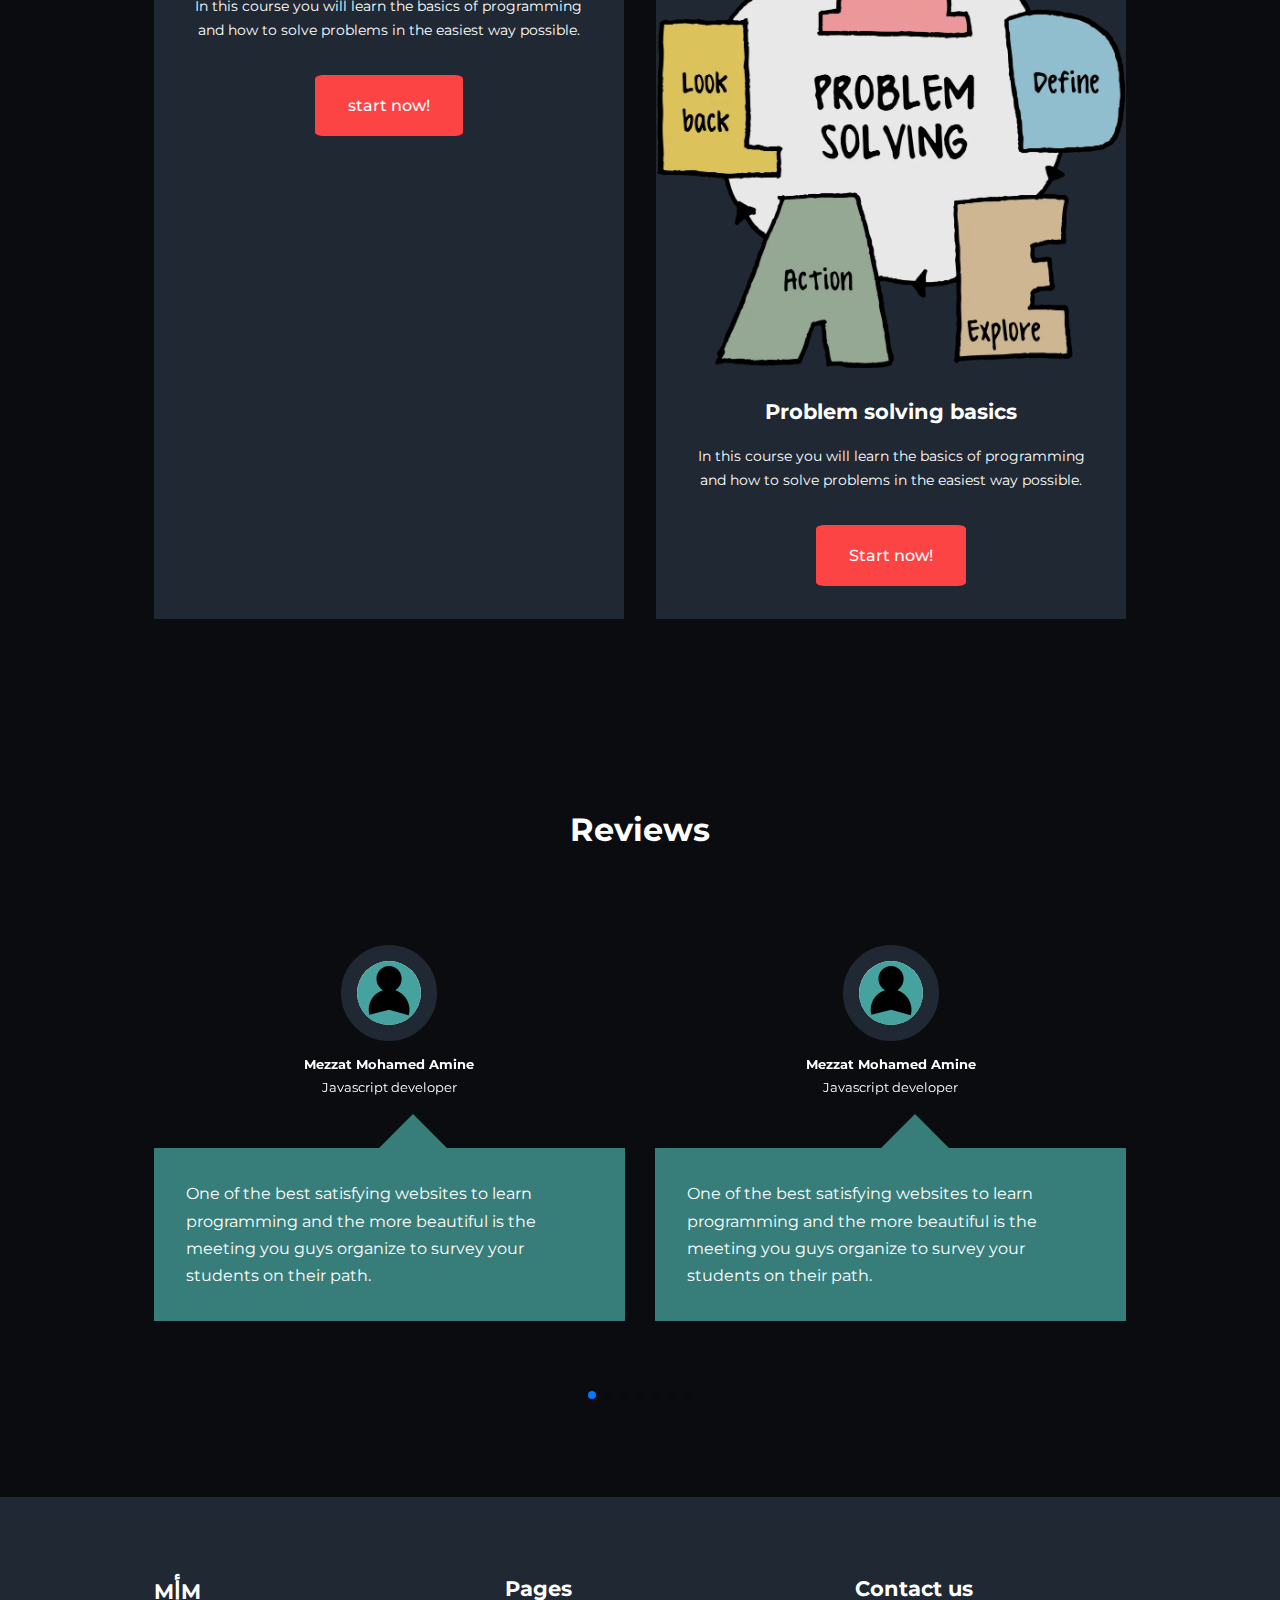
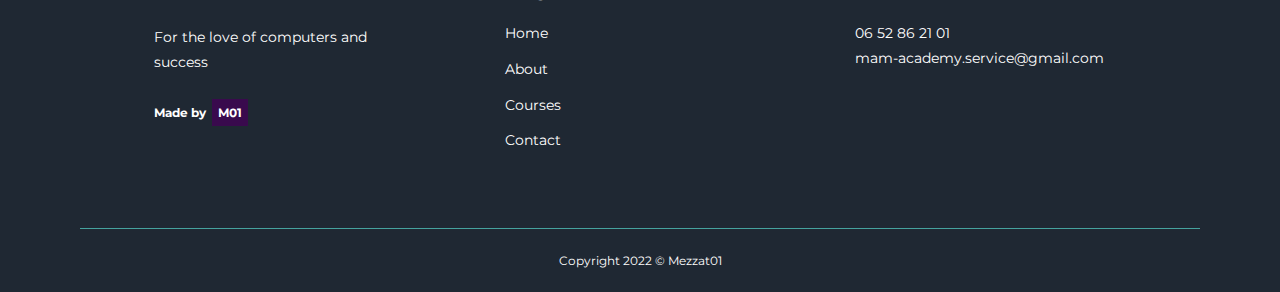
==== commit d628e667: "build fix" ====
--- a/index.html
+++ b/index.html
@@ -126,13 +126,13 @@
             <p>
                 In this course you will learn the basics of programming and how to solve problems in the easiest way possible.
             </p>
-            <a href="courses.html" class="btn btn_primary"></a>
+            <a href="courses.html" class="btn btn_primary">start now!</a>
         </div>
         </article>
 
         <article class="course">
             <div class="course_image">
-                <img src="images/course1.JPG">
+                <img src="./images/course2.png">
 
             </div>
             <div class="course_info">
@@ -140,7 +140,7 @@
             <p>
                 In this course you will learn the basics of programming and how to solve problems in the easiest way possible.
             </p>
-            <a href="courses.html" class="btn btn_primary"></a>
+            <a href="courses.html" class="btn btn_primary">Start now!</a>
         </div>
         </article>
     </div>
@@ -325,21 +325,24 @@
 
             <ul class="footer_social">
                 <li>
-                    <a href=""><i class="uil uil-linkedin"></i></a>
+                    <a target="_blank" href=""><i class="uil uil-linkedin"></i></a>
                 </li>
                 <li>
-                    <a href=""><i class="uil uil-instagram-alt"></i></a>
+                    <a target="_blank" href=""><i class="uil uil-instagram-alt"></i></a>
                 </li>
                 <li>
-                    <a href=""><i class="uil uil-youtube"></i></a>
+                    <a target="_blank" href=""><i class="uil uil-youtube"></i></a>
                 </li>
 
             <li>
-                <a href=""><i class="uil uil-twitter"></i></a>
+                <a target="_blank" href=""><i class="uil uil-twitter"></i></a>
             </li>
             </ul>
         </div>
-    </div>
+
+        
+    </div>
+    <div class="footer_copyright"><small>Copyright 2022 &copy; Mezzat01</small></div>
 </footer>
 
 
--- a/css/style.css
+++ b/css/style.css
@@ -353,7 +353,7 @@
 }
 
 footer ul li a:hover {
-    text-decoration: underline;
+   color: var(--color-bg2);
 }
 
 .footer_social {
@@ -361,6 +361,12 @@
 gap: 1rem;
 font-size: 1.2rem;
 margin-top: 2rem;
+transition: var(--transition);
+}
+
+.footer_social li a:hover {
+  color: var(--color-bg2);
+  transform: scale(1 , 1);
 }
 
 .footer_copyright {
@@ -368,6 +374,8 @@
     margin-top: 4rem;
     padding: 1.2rem 0;
     border-top: 1px solid var(--color-bg2);
-}
-
-
+    margin-left: 5rem ;
+    margin-right: 5rem;
+}
+
+
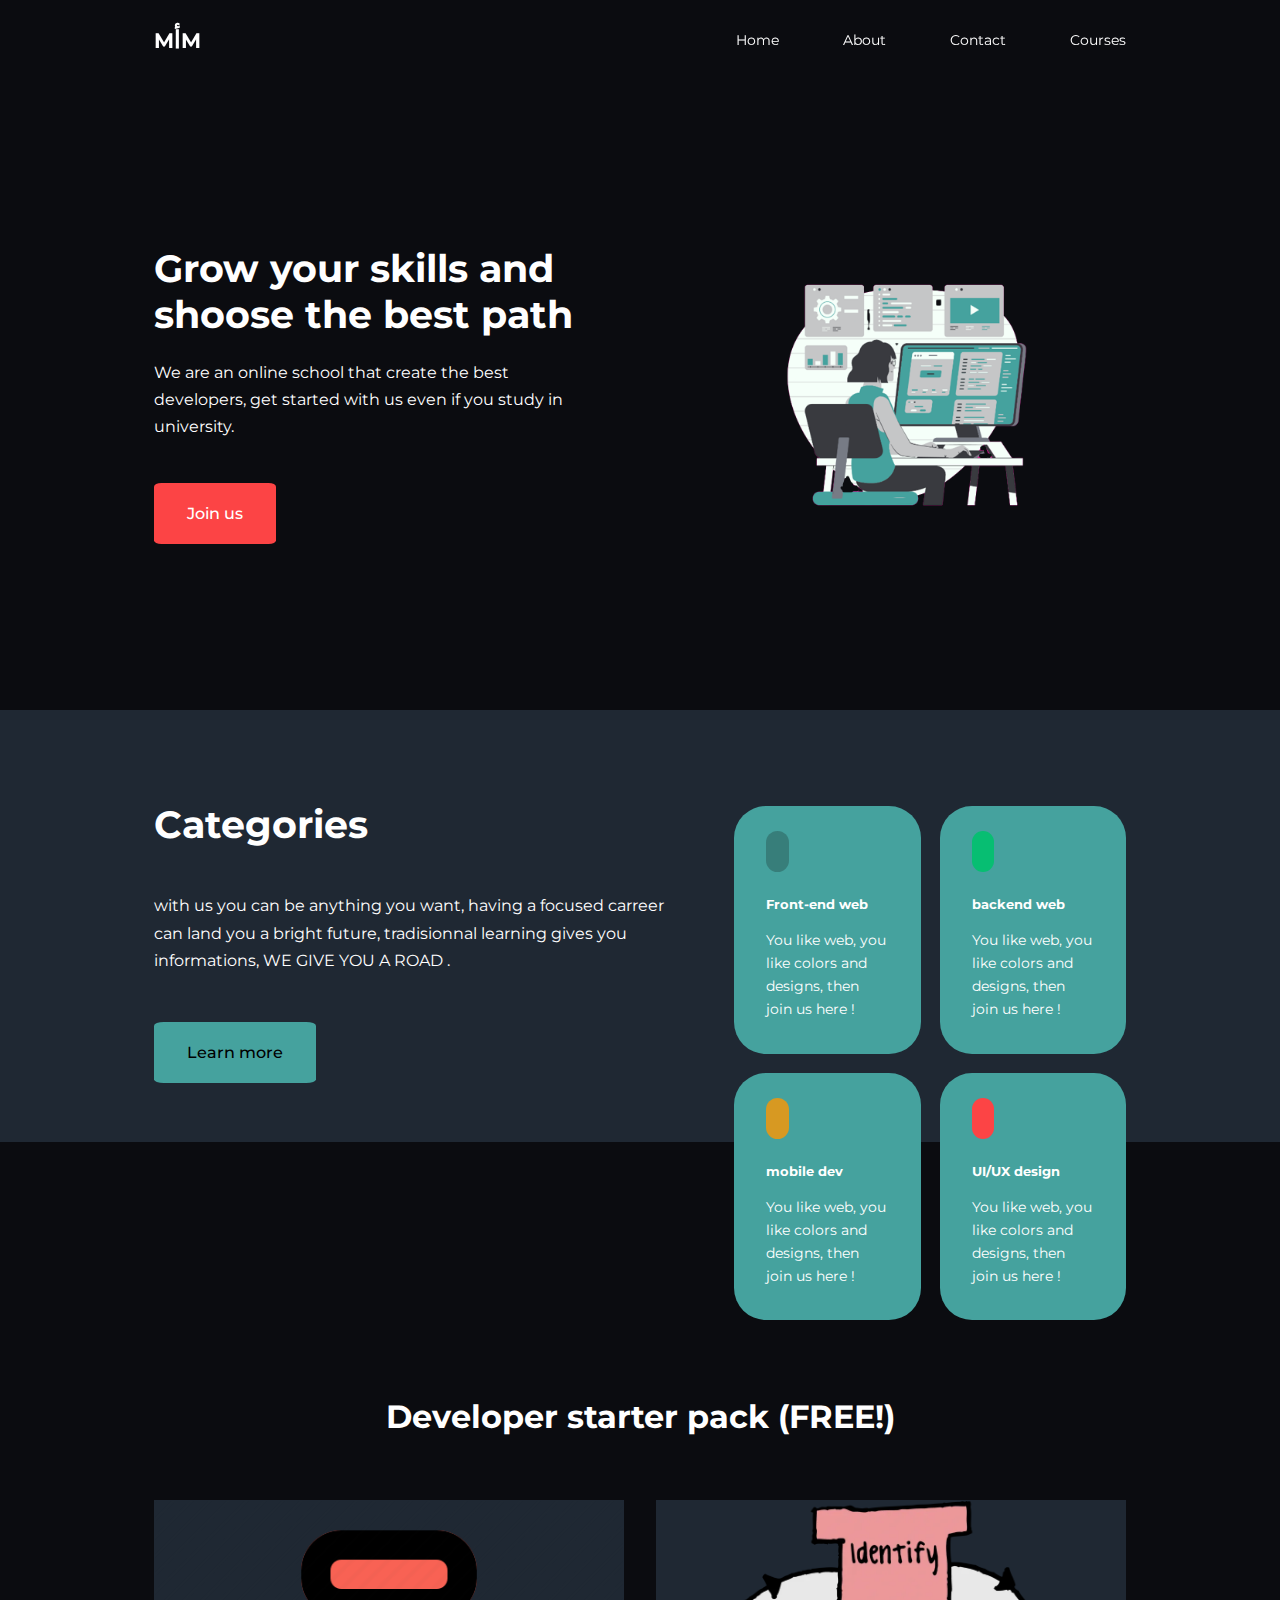
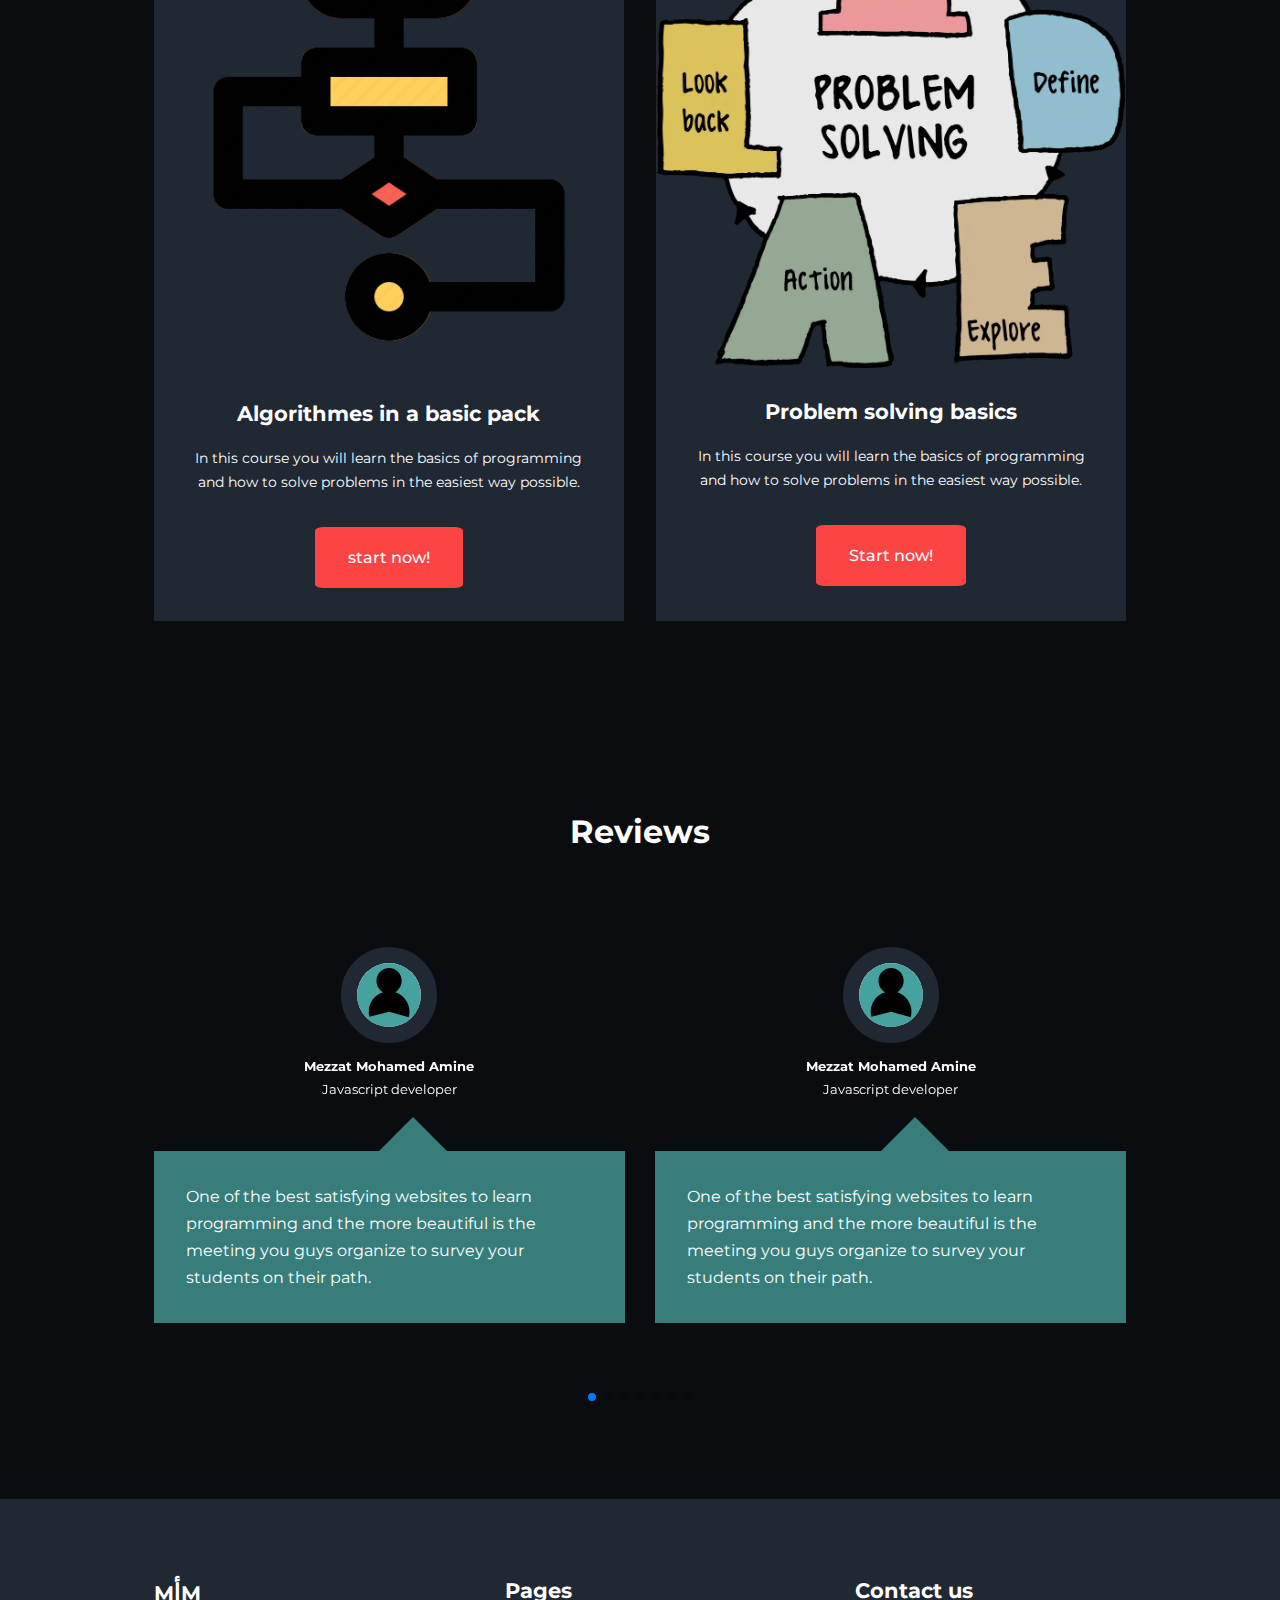
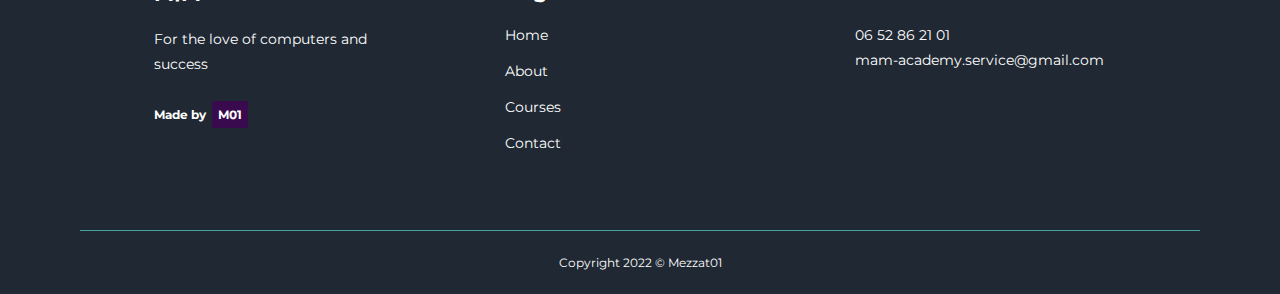
==== commit 8750bb00: "algorithmes" ====
--- a/index.html
+++ b/index.html
@@ -118,7 +118,7 @@
 
         <article class="course">
             <div class="course_image">
-                <img src="images/course1.JPG">
+                <img src="images/course1.png">
 
             </div>
             <div class="course_info">
